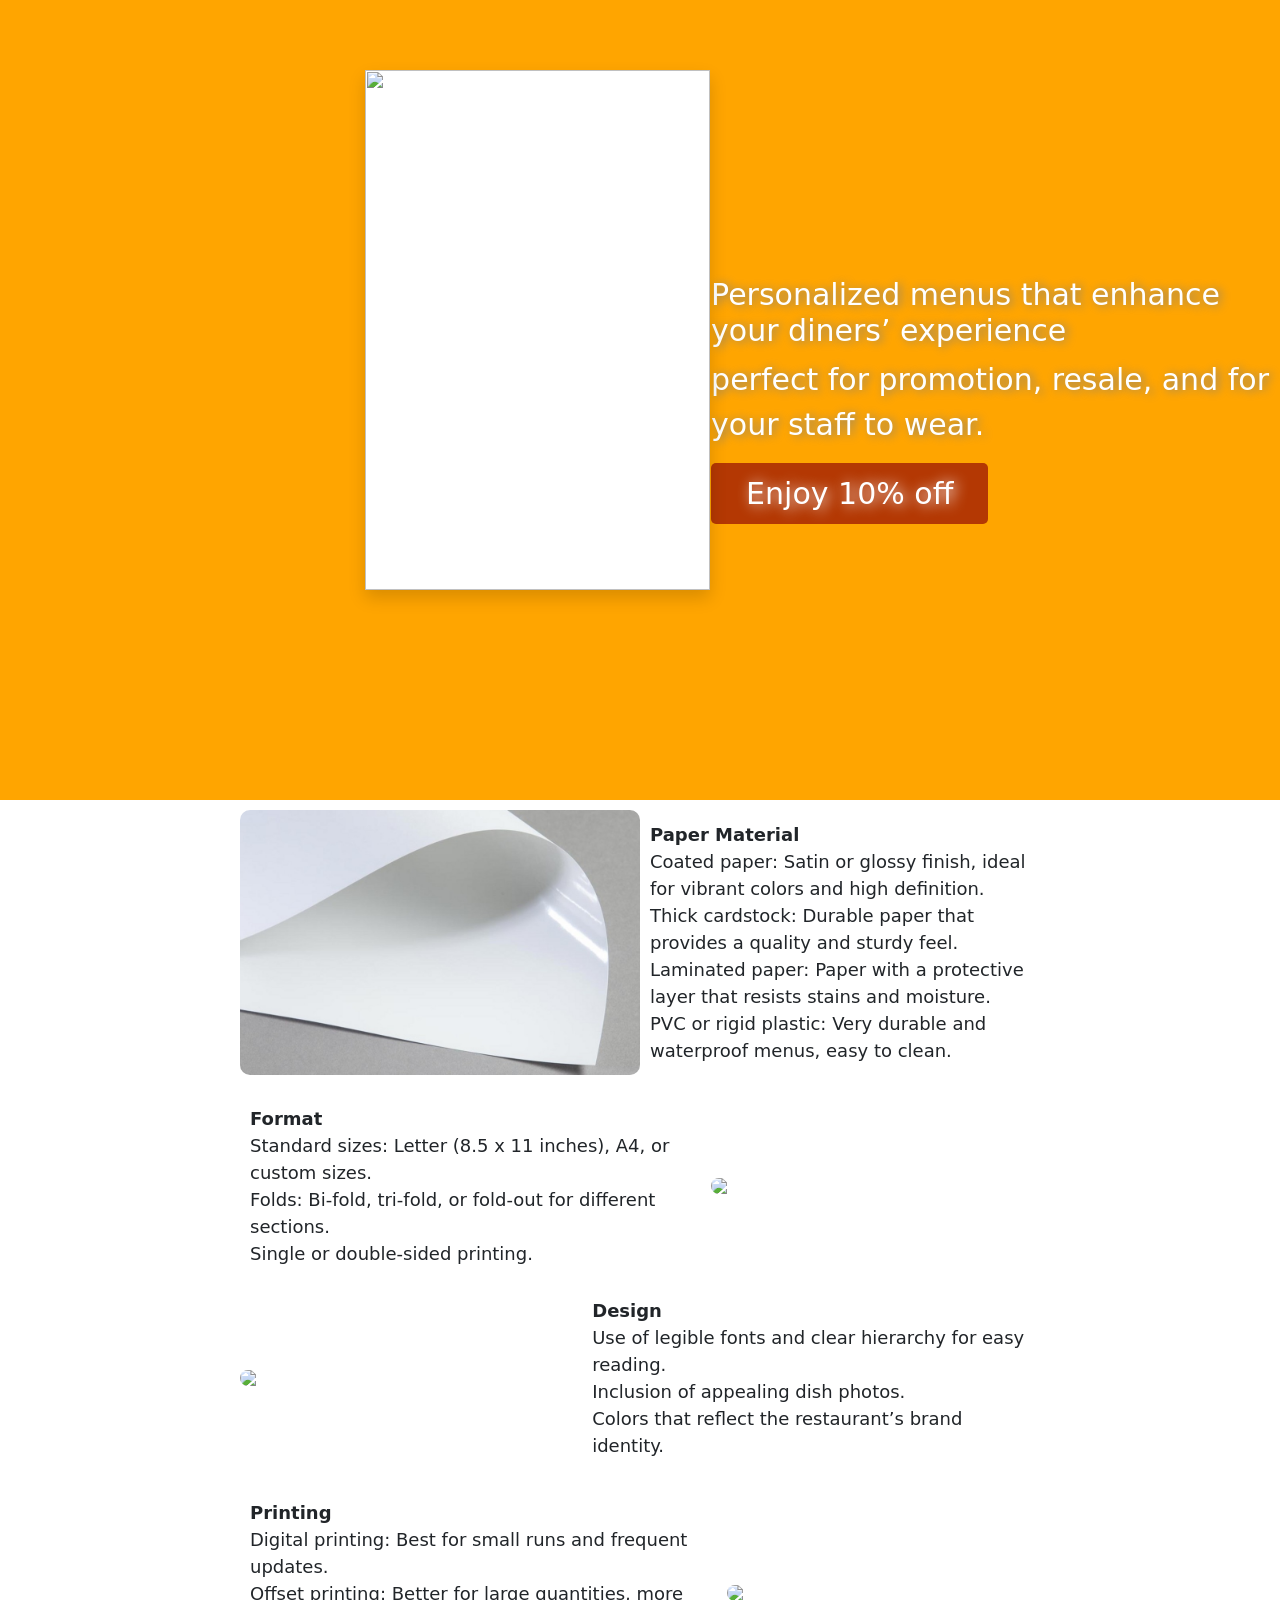
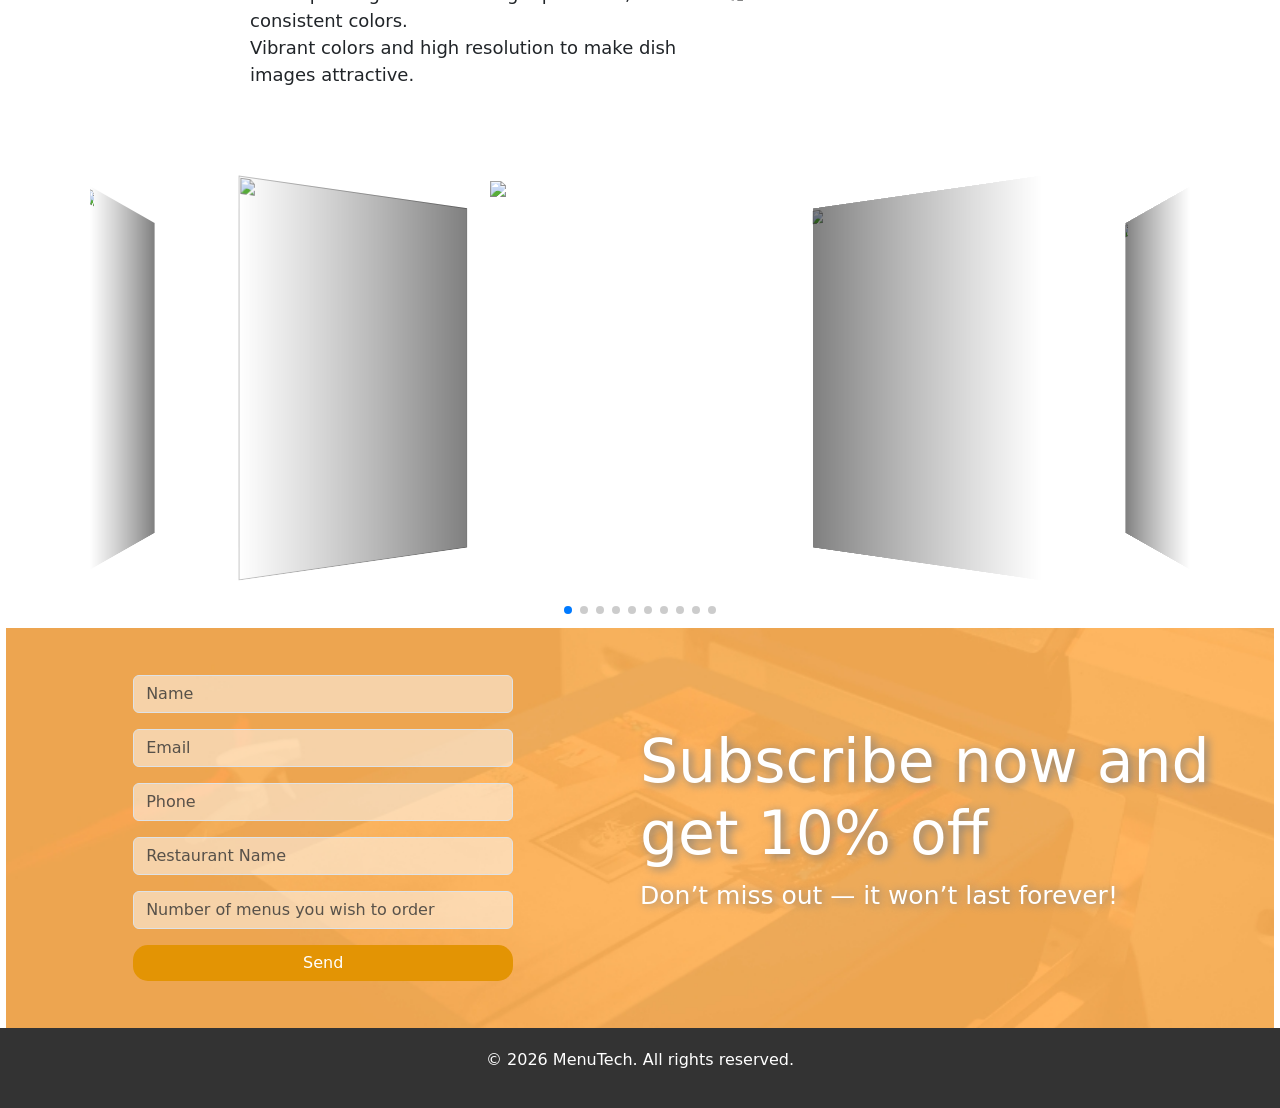
==== docs/menus/index.html @ d84f674a "Update index.html" ====
<!DOCTYPE html>
<html data-bs-theme="light" lang="en">

<head>
    <meta charset="utf-8">
    <meta name="viewport" content="width=device-width, initial-scale=1.0, shrink-to-fit=no">
    <title>Menus</title>
    <link rel="stylesheet" href="https://cdn.jsdelivr.net/npm/bootstrap@5.3.3/dist/css/bootstrap.min.css">
     <link rel="stylesheet" href="https://unpkg.com/swiper/swiper-bundle.min.css">
    <link rel="stylesheet" href="./assets/css/flip.css">
    <link rel="stylesheet" href="./assets/css/Lightbox-Gallery-baguetteBox.min.css">
    <link rel="stylesheet" href="./assets/css/styles.css">
    <link rel="stylesheet" href="./assets/css/swiper.css">
</head>

<body>
<script>
  // Bloquear clic derecho silenciosamente
  document.addEventListener('contextmenu', function(e) {
    e.preventDefault();
  });

  // Bloquear combinaciones de teclas para inspeccionar
  document.addEventListener('keydown', function(e) {
    // F12
    if (e.key === 'F12') e.preventDefault();
    // Ctrl + Shift + I / C / J
    if (e.ctrlKey && e.shiftKey && ['i','c','j'].includes(e.key.toLowerCase())) e.preventDefault();
    // Ctrl + U (Ver código fuente)
    if (e.ctrlKey && e.key.toLowerCase() === 'u') e.preventDefault();
  });
</script>
    <div id="modelo3d"><div class="menu1">
<div class="flipbook-viewport">
        <div class="container">
          <div class="flipbook">
            <img src="https://vikingantonio.github.io/bddCards/assets/img/a1.png"/>
            <img src="https://vikingantonio.github.io/bddCards/assets/img/a2.png"/>
            <img src="https://vikingantonio.github.io/bddCards/assets/img/a3.png"/>
            <img src="https://vikingantonio.github.io/bddCards/assets/img/a4.png"/>
            <img src="https://vikingantonio.github.io/bddCards/assets/img/a5.png"/>
            <img src="https://vikingantonio.github.io/bddCards/assets/img/a6.png"/>
            <img src="https://vikingantonio.github.io/bddCards/assets/img/a7.png"/>
            <img src="https://vikingantonio.github.io/bddCards/assets/img/a8.png"/>
          </div>
        </div>
      </div>
<script src="./assets/js/jquery.js"></script>
  <script src="./assets/js/turn.js"></script>

  <script>
    $(".flipbook").turn();
  </script>
</div>
        <div class="dbanner">
            <h1>Personalized menus that enhance your diners’ experience</h1>
            <p>perfect for promotion, resale, and for your staff to wear.</p><a class="btn" role="button" href="https://menutech.biz/menus/index.html#textform">Enjoy 10% off</a>
        </div>
    </div>
   <div id="columnas" class="columnas">
        <div class="columna"><img src="./assets/img/papel.jpg"><p><strong>Paper Material</strong><br />Coated paper: Satin or glossy finish, ideal for vibrant colors and high definition.<br/>

Thick cardstock: Durable paper that provides a quality and sturdy feel.<br/>

Laminated paper: Paper with a protective layer that resists stains and moisture.<br/>

PVC or rigid plastic: Very durable and waterproof menus, easy to clean.</p></div>
        <div class="columna2"><img src="https://menutech.services/assets/img/me5.jpg"><p><strong>Format</strong><br/>
Standard sizes: Letter (8.5 x 11 inches), A4, or custom sizes.<br/>

Folds: Bi-fold, tri-fold, or fold-out for different sections.<br/>

Single or double-sided printing.</p></div>
        <div class="columna"><img src="https://menutechdeveloper.github.io/bddImg/assets/img/design.jpg"><p><strong>Design</strong><br/>
Use of legible fonts and clear hierarchy for easy reading.<br/>

Inclusion of appealing dish photos.<br/>

Colors that reflect the restaurant’s brand identity.</p></div>
        <div class="columna2"><img src="https://menutechdeveloper.github.io/bddImg/assets/img/espiral.jpg"><p><strong>Printing</strong><br/>
Digital printing: Best for small runs and frequent updates.<br/>

Offset printing: Better for large quantities, more consistent colors.<br/>

Vibrant colors and high resolution to make dish images attractive.</p></div>
    </div>


    <div class="menus">
  <div class="swiper-container">
    <div class="swiper-wrapper">
      <div class="swiper-slide"><img class="imagen" src="https://vikingantonio.github.io/cabanamenu/assets/img/CABA%C3%91A%2001_P%C3%A1gina_1.jpg" data-url="https://vikingantonio.github.io/cabanamenu/"/></div>
      <div class="swiper-slide"><img class="imagen" src="https://vikingantonio.github.io/cabanamenu/assets/img/Menu El Pueblo Mex Rest_Página_1.jpg" data-url="https://vikingantonio.github.io/cabanamenu/elpueblo"/></div>
      <div class="swiper-slide"><img class="imagen" src="https://vikingantonio.github.io/cabanamenu/assets/img/Menu fisico Arandas 3 mexicans_Página_1.jpg" data-url="https://vikingantonio.github.io/cabanamenu/arandas"/></div>
      <div class="swiper-slide"><img class="imagen" src="https://vikingantonio.github.io/bddCards/assets/img/a1.png" data-url="https://vikingantonio.github.io/cabanamenu/angels"/></div>
      <div class="swiper-slide"><img class="imagen" src="https://vikingantonio.github.io/cabanamenu/assets/img/Menu%20El%20Huateco%20Authentic%20Nuevo%202_P%C3%A1gina_1.jpg" style="height: 400px;" data-url="https://vikingantonio.github.io/cabanamenu/huasteco"/></div>
      <div class="swiper-slide"><img class="imagen" src="https://vikingantonio.github.io/cabanamenu/assets/img/1.jpg" style="height: 400px;" data-url="https://vikingantonio.github.io/cabanamenu/eltrioloco"/></div>
      <div class="swiper-slide"><img class="imagen" src="https://vikingantonio.github.io/cabanamenu/assets/img/44915 Don pablo menu 8.5 x 14_Página_1.jpg" style="height: 400px;" data-url="https://vikingantonio.github.io/cabanamenu/pablo"/></div>
      <div class="swiper-slide"><img class="imagen" src="https://vikingantonio.github.io/cabanamenu/assets/img/Menu Las Quesadillas del Tio_Página_1.jpg" style="height: 400px;" data-url="https://vikingantonio.github.io/cabanamenu/quesadillas"/></div>
      <div class="swiper-slide"><img class="imagen" src="https://vikingantonio.github.io/cabanamenu/assets/img/Menu_LittleMexico_Página_1.jpg" data-url="https://vikingantonio.github.io/cabanamenu/littlemexico"/></div>
      <div class="swiper-slide"><img class="imagen" src="https://vikingantonio.github.io/cabanamenu/assets/img/RIVERA MENU_Página_1.jpg" style="height: 400px;" data-url="https://vikingantonio.github.io/cabanamenu/rivera"/></div>
    </div>
    <div class="swiper-pagination"></div>
  </div>
</div>

<!-- Popup con iframe -->
<div id="popup" class="popup">
  <div class="popup-content">
    <span class="close">&times;</span>
    <iframe id="popupFrame" src="" frameborder="0"></iframe>
  </div>
</div>



    <div id="formulario" class="formulario">
        <div id="miform">
            <form data-bss-recipient="0769ed07de9623dd212a615bc33516e5">
                <!-- Start: Success Example -->
                <div class="mb-3"><input class="form-control" type="text" id="name-2" name="Name" placeholder="Name" style="background: rgba(255,255,255,0.5);"></div><!-- End: Success Example -->
                <!-- Start: Success Example -->
                <div class="mb-3"><input class="form-control" type="text" id="email" name="email" placeholder="Email" style="background: rgba(255,255,255,0.5);"></div><!-- End: Success Example -->
                <!-- Start: Success Example -->
                <div class="mb-3"><input class="form-control" type="text" id="phone" name="phone" placeholder="Phone" style="background: rgba(255,255,255,0.5);"></div><!-- End: Success Example -->
                 <!-- Start: Success Example -->
                <div class="mb-3"><input class="form-control" type="text" id="Restaurant" name="Restaurant" placeholder="Restaurant Name" style="background: rgba(255,255,255,0.5);"></div><!-- End: Success Example -->
                <!-- Start: Success Example -->
                <div class="mb-3"><input class="form-control" type="text" id="shirts" name="shirts" placeholder="Number of menus you wish to order" style="background: rgba(255,255,255,0.5);"></div><!-- End: Success Example -->
                <!-- Start: Success Example --><div class="mb-3"><input id="phone-1" class="form-control" type="hidden" name="Menus" value="10% off" style="background: rgba(255,255,255,0.5);" /></div><!-- End: Success Example -->
                <div><button class="btn d-block w-100" type="submit">Send </button></div>
            </form>
        </div>
        <div id="textform">
            <h1>Subscribe now and get 10% off</h1>
            <p>Don’t miss out — it won’t last forever!</p>
        </div>
    </div>

<!-- Footer -->
<footer style="background-color:#333; color:#fff; text-align:center; padding:20px 0;">
    <p>&copy; <span id="year"></span> MenuTech. All rights reserved.</p>
</footer>

<!-- Script for automatic year -->
<script>
    const yearSpan = document.getElementById('year');
    const currentYear = new Date().getFullYear();
    yearSpan.textContent = currentYear;
</script>


<!--<h2 class="featured-title">Featured Promotions</h2>
<div class="custom-gallery">
  <a href="https://menutechdeveloper.github.io/lpmenus/" class="img-container" data-set="1">
    <img src="./assets/img/i7.webp" alt="">
  </a>
  <a href="https://link2.com" class="img-container" data-set="2">
    <img src="img/imagen2.jpg" alt="">
  </a>
  <a href="https://link3.com" class="img-container" data-set="3">
    <img src="img/imagen3.jpg" alt="">
  </a>
</div>-->
    <script src="./assets/js/muestra.js"></script>
    <script src="https://cdn.jsdelivr.net/npm/bootstrap@5.3.3/dist/js/bootstrap.bundle.min.js"></script>
    <script src="./assets/js/smart-forms.min.js"></script>
    <script src="./assets/js/jquery.js"></script>
     <script src="https://unpkg.com/swiper/swiper-bundle.min.js"></script>
    <script src="./assets/js/turn.js"></script>
    <script src="https://unpkg.com/@google/model-viewer/dist/model-viewer-legacy.js"></script>
    <script src="https://unpkg.com/@google/model-viewer/dist/model-viewer.min.js" type="module"></script>
    <script src="./assets/js/Lightbox-Gallery-baguetteBox.min.js"></script>
    <script src="./assets/js/Lightbox-Gallery.js"></script>
    <script src="./assets/js/scroll.js"></script>
    <script src="./assets/js/untitled.js"></script>
    <script src="./assets/js/zswiper.js"></script>




</body>

</html>
---- docs/menus/assets/css/flip.css ----
.flipbook-viewport {
  overflow: hidden;
  width: 100%;
  height: 100%;
}

@media (max-width: 992px) {
  .flipbook-viewport {
    width: 90%;
    height: 90%;
  }
}
.flipbook-viewport .container {
  position: absolute;
  padding: 20px;
  /*top: 0;*/
  /*left: 0;*/
  margin: auto;
  text-align: center;
}

/* ===== Tamaño base (Full HD ~1920x1080) ===== */
.flipbook-viewport .flipbook {
  width: 922px;
  height: 700px;
}

/* ===== Pantallas Ultra Grandes (2560px o más) ===== */
@media (min-width: 2560px) {
  .flipbook-viewport .flipbook {
    width: 1400px;
    height: 1050px;
  }
}

/* ===== Pantallas Grandes (1921px a 2559px) ===== */
@media (max-width: 2559px) and (min-width: 1921px) {
  .flipbook-viewport .flipbook {
    width: 1200px;
    height: 900px;
  }
}

/* ===== HD+ (1440px a 1920px) ===== */
@media (max-width: 1920px) and (min-width: 1367px) {
  .flipbook-viewport .flipbook {
    width: 1000px;
    height: 760px;
  }
}

/* ===== Laptops comunes (1366px a 993px) ===== */
@media (max-width: 1366px) and (min-width: 993px) {
  .flipbook-viewport .flipbook {
    width: 690px;
    height: 520px;
  }
}

/* ===== Tablets (992px a 768px) ===== */
@media (max-width: 992px) and (min-width: 768px) {
  .flipbook-viewport .flipbook {
    width: 90%;
    height: 450px;
  }
}

/* ===== Móviles grandes (767px a 576px) ===== */
@media (max-width: 767px) and (min-width: 576px) {
  .flipbook-viewport .flipbook {
    width: 100%;
    height: 380px;
  }
}

/* ===== Móviles pequeños (<576px) ===== */
@media (max-width: 575px) {
  .flipbook-viewport .flipbook {
    width: 100%;
    height: 300px;
  }
}


@media (max-width: 992px) {
  .flipbook-viewport .flipbook2 {
    width: 100%;
    height: 350px;
  }
}

@media (max-width: 992px) {
  .flipbook-viewport .flipbook3 {
    width: 100%;
    height: 350px;
  }
}

@media (max-width: 992px) {
  .flipbook-viewport .flipbook4 {
    width: 100%;
    height: 350px;
  }
}

.flipbook-viewport .page {
  width: 461px;
  height: 800px;
  background-color: white;
  background-repeat: no-repeat;
  background-size: 100% 100%;
}

@media (max-width: 992px) {
  .flipbook-viewport .page {
    height: 400px;
  }
}

.flipbook .page {
  -webkit-box-shadow: 0 0 20px rgba(0, 0, 0, 0.2);
  -moz-box-shadow: 0 0 20px rgba(0, 0, 0, 0.2);
  -ms-box-shadow: 0 0 20px rgba(0, 0, 0, 0.2);
  -o-box-shadow: 0 0 20px rgba(0, 0, 0, 0.2);
  box-shadow: 0 0 20px rgba(0, 0, 0, 0.2);
}

.flipbook2 .page {
  -webkit-box-shadow: 0 0 20px rgba(0, 0, 0, 0.2);
  -moz-box-shadow: 0 0 20px rgba(0, 0, 0, 0.2);
  -ms-box-shadow: 0 0 20px rgba(0, 0, 0, 0.2);
  -o-box-shadow: 0 0 20px rgba(0, 0, 0, 0.2);
  box-shadow: 0 0 20px rgba(0, 0, 0, 0.2);
}

.flipbook3 .page {
  -webkit-box-shadow: 0 0 20px rgba(0, 0, 0, 0.2);
  -moz-box-shadow: 0 0 20px rgba(0, 0, 0, 0.2);
  -ms-box-shadow: 0 0 20px rgba(0, 0, 0, 0.2);
  -o-box-shadow: 0 0 20px rgba(0, 0, 0, 0.2);
  box-shadow: 0 0 20px rgba(0, 0, 0, 0.2);
}

.flipbook4 .page {
  -webkit-box-shadow: 0 0 20px rgba(0, 0, 0, 0.2);
  -moz-box-shadow: 0 0 20px rgba(0, 0, 0, 0.2);
  -ms-box-shadow: 0 0 20px rgba(0, 0, 0, 0.2);
  -o-box-shadow: 0 0 20px rgba(0, 0, 0, 0.2);
  box-shadow: 0 0 20px rgba(0, 0, 0, 0.2);
}

.flipbook-viewport .page img {
  -webkit-touch-callout: none;
  -webkit-user-select: none;
  -khtml-user-select: none;
  -moz-user-select: none;
  -ms-user-select: none;
  user-select: none;
  margin: 0;
}

.flipbook-viewport .shadow {
  -webkit-transition: -webkit-box-shadow 0.5s;
  -moz-transition: -moz-box-shadow 0.5s;
  -o-transition: -webkit-box-shadow 0.5s;
  -ms-transition: -ms-box-shadow 0.5s;
  -webkit-box-shadow: 0 0 20px #ccc;
  -moz-box-shadow: 0 0 20px #ccc;
  -o-box-shadow: 0 0 20px #ccc;
  -ms-box-shadow: 0 0 20px #ccc;
  box-shadow: 0 0 20px #ccc;
}

.flipbook img {
  width: 100%;
}

.flipbook {
  margin-top: 50px;
}

@media (max-width: 992px) {
  .flipbook {
    margin-top: 10px;
  }
}

.flipbook2 img {
  width: 100%;
}

.flipbook2 {
  margin-top: 50px;
}

@media (max-width: 992px) {
  .flipbook2 {
    margin-top: 10px;
  }
}

.flipbook3 img {
  width: 100%;
}

.flipbook3 {
  margin-top: 50px;
}

@media (max-width: 992px) {
  .flipbook3 {
    margin-top: 10px;
  }
}

.flipbook4 img {
  width: 100%;
}

.flipbook4 {
  margin-top: 50px;
}

@media (max-width: 992px) {
  .flipbook4 {
    margin-top: 10px;
  }
}

.menu1 {
  position: relative;
  width: 100%;
  height: 800px;
}

@media (max-width: 992px) {
  .menu1 {
    height: 400px;
  }
}

.misMenus {
  display: flex;
  flex-direction: row;
}

@media (max-width: 992px) {
  .misMenus {
    flex-direction: column;
  }
}

.menu1 .mk {
  text-align: center;
  margin: auto;
  display: flex;
  justify-content: flex-start;
  align-items: center;
}

.menu1 .flipbook-viewport {
  width: 50%;
}

@media (max-width: 992px) {
  .menu .flipbook-viewport {
    margin-bottom: 0;
  }
}

.menu1 .mk img {
  width: 100%;
}
---- docs/menus/assets/css/styles.css ----
body {
  overflow-x: hidden;
}

model-viewer {
  width: 40%;
  height: 500px;
  margin: auto;
}

@media (max-width: 992px) {
  model-viewer {
    width: 75%;
    height: 900px;
    order: 1;
  }
}

.portada {
  width: 100%;
}

.portada img {
  width: 100%;
}

#modelo3d {
  width: 100%;
  height: 800px;
  display: flex;
  justify-content: space-evenly;
  align-items: center;
  flex-direction: row;
  margin: auto;
  background: #ffa500;
  position: relative;
}

#modelo3d .flipbook-viewport {
  width: 50%;
}

@media (max-width: 992px) {
  #modelo3d {
    flex-direction: column;
  }
}

.dbanner {
  width: 80%;
}

.dbanner h1 {
  text-shadow: 3px 1px 10px gray;
  color: white;
  font-size: 80px;
}

.dbanner p {
  text-shadow: 3px 1px 10px gray;
  color: white;
  font-size: 30px;
}

.dbanner a {
  font-size: 30px;
  border: none;
  text-shadow: 3px 1px 14px white;
  color: white;
  background: #b43803;
  padding: 8px 35px;
  border-radius: 5px;
}

.dbanner a:hover {
  color: white;
  background: #a63404;
}

@media (max-width: 992px) {
  .dbanner {
    width: 100%;
    margin: auto;
    text-align: center;
  }
}

@media (max-width: 992px) {
  .dbanner h1 {
    font-size: 35px;
  }
}

@media (max-width: 992px) {
  .dbanner p {
    font-size: 18px;
    padding: 10px;
  }
}

@media (max-width: 1366px) {
  .dbanner h1 {
    font-size: 30px;
  }
}
.izq {
  text-align: left;
}

.izquierda {
  width: 25%;
  display: flex;
  justify-content: flex-end;
  flex-direction: column;
  align-items: flex-end;
}

@media (max-width: 992px) {
  .izquierda {
    width: 80%;
    justify-content: center;
    align-items: center;
    order: 2;
  }
}

.derecha {
  width: 25%;
  display: flex;
  flex-direction: column;
  justify-content: flex-start;
  align-items: flex-start;
}

@media (max-width: 992px) {
  .derecha {
    width: 80%;
    justify-content: center;
    align-items: center;
    margin-top: 10px;
    order: 3;
  }
}

.der {
  text-align: right;
}

.izq {
  background: orange;
  border-radius: 10px;
  padding: 10px;
  color: white;
}

.der {
  background: orange;
  border-radius: 10px;
  padding: 10px;
  color: white;
}

.texto-observable {
  width: 90%;
  background: orange;
  border-radius: 10px;
  padding: 8px;
  text-align: left;
  margin: 2px;
}

/* pa los dos */

.texto-observable {
  opacity: 0;
  transition: opacity 0.5s ease, transform 0.5s ease;
  text-align: left;
  color: white;
}

/* Entrada desde la izquierda */

.fade-left {
  transform: translateX(-50px);
}

.texto-observable.active.fade-left {
  opacity: 1;
  transform: translateX(0);
}

/* Entrada desde la derecha */

.fade-right {
  transform: translateX(50px);
}

.texto-observable.active.fade-right {
  opacity: 1;
  transform: translateX(0);
}

/* Desaparece hacia donde vino */

.fade-out-left {
  opacity: 0;
  transform: translateX(-50px);
}

.fade-out-right {
  opacity: 0;
  transform: translateX(50px);
}

.fade-out-right {
  opacity: 0;
  transform: translateX(50px);
}

.fade-out-left {
  opacity: 0;
  transform: translateX(-50px);
}

#formulario {
  max-width: 99%;
  height: 400px;
  background: url("./pform.jpg");
  background-size: cover;
  background-repeat: no-repeat;
  background-position: center;
  display: flex;
  justify-content: space-evenly;
  align-items: center;
  flex-direction: row;
  margin: auto;
}

@media (max-width: 992px) {
  #formulario {
    flex-direction: column;
    padding: 10px;
    height: 480px;
  }
}

#miform {
  width: 50%;
  display: flex;
  justify-content: center;
  align-items: center;
}

#miform button {
  background: #e39404;
  color: white;
  border: none;
  border-radius: 15px;
}

#miform button:hover {
  background: #cc8606;
}

@media (max-width: 992px) {
  #miform {
    order: 2;
    width: 100%;
  }
}

#miform form {
  width: 60%;
}

#textform {
  width: 50%;
  color: white;
}

@media (max-width: 992px) {
  #textform {
    width: 90%;
    text-align: center;
  }
}

#textform h1 {
  text-shadow: 3px 2px 10px gray;
  font-size: 60px;
}

@media (max-width: 992px) {
  #textform h1 {
    font-size: 35px;
  }
}

#textform p {
  font-size: 25px;
  text-shadow: 3px 1px 10px gray;
}

@media (max-width: 992px) {
  #textform p {
    font-size: 20px;
  }
}

.columnas {
  width: 100%;
  margin-bottom: 30px;
}

.columna {
  max-width: 800px;
  display: flex;
  justify-content: space-evenly;
  align-items: center;
  margin: auto;
  margin-top: 10px;
  margin-bottom: 20px;
}

@media (max-width: 992px) {
  .columna {
    flex-direction: column;
  }
}

.columna img {
  width: 50%;
  border-radius: 10px;
}

@media (max-width: 992px) {
  .columna img {
    width: 80%;
    order: 2;
  }
}

.columna p {
  margin: 10px;
  font-size: 18px;
}

.columna2 {
  max-width: 800px;
  display: flex;
  justify-content: space-evenly;
  align-items: center;
  margin: auto;
  margin-top: 10px;
}

@media (max-width: 992px) {
  .columna2 {
    flex-direction: column;
  }
}

.columna2 img {
  width: 50%;
  border-radius: 10px;
  order: 1;
}

@media (max-width: 992px) {
  .columna2 img {
    width: 80%;
    order: 1;
  }
}

.columna2 p {
  margin: 10px;
  font-size: 18px;
}

/* ocultar descripciones3d */

@media (max-width: 992px) {
  .izquierda {
    display: none;
  }
}

@media (max-width: 992px) {
  .derecha {
    display: none;
  }
}

/*columnas expositora*/
.custom-gallery {
  display: flex;
  gap: 15px;
  justify-content: center;
  flex-wrap: nowrap;
  overflow-x: auto;
  padding: 10px 0;
  margin-bottom: 30px;
}

.img-container {
  position: relative;
  width: 300px;
  aspect-ratio: 3 / 2;
  overflow: hidden;
  border-radius: 8px;
  flex: 0 0 auto;
}

.img-container img {
  position: absolute;
  width: 100%;
  height: 100%;
  object-fit: cover;
  top: 0;
  left: 0;
  transition: opacity 1s ease-in-out;
}

.img-container img.fade {
  opacity: 0;
}
@media (max-width: 768px) {
  .custom-gallery {
    flex-wrap: wrap;
    justify-content: center;
    overflow-x: hidden;
  }

  .img-container {
    width: calc(33.333% - 10px); /* 3 imágenes por fila ajustadas */
  }
}

/*Fin columnas expositora*/

/*titulo promocion columas*/
.featured-title {
  font-family: 'Segoe UI', Tahoma, Geneva, Verdana, sans-serif;
  font-weight: 900;
  font-size: 2.2rem;
  color: #ffda61;
  padding: 12px 20px;
  margin: 0 auto;
  white-space: nowrap;
  overflow: hidden;
  text-overflow: ellipsis;
  max-width: 100%;
  box-sizing: border-box;
  text-align: center;
  position: relative;
  /* Sombra para profundidad */
  text-shadow: 0 0 5px #ffffffb3, 0 0 10px rgba(255, 255, 255, 0.1);
}
/*fin titulo promocion columas*/
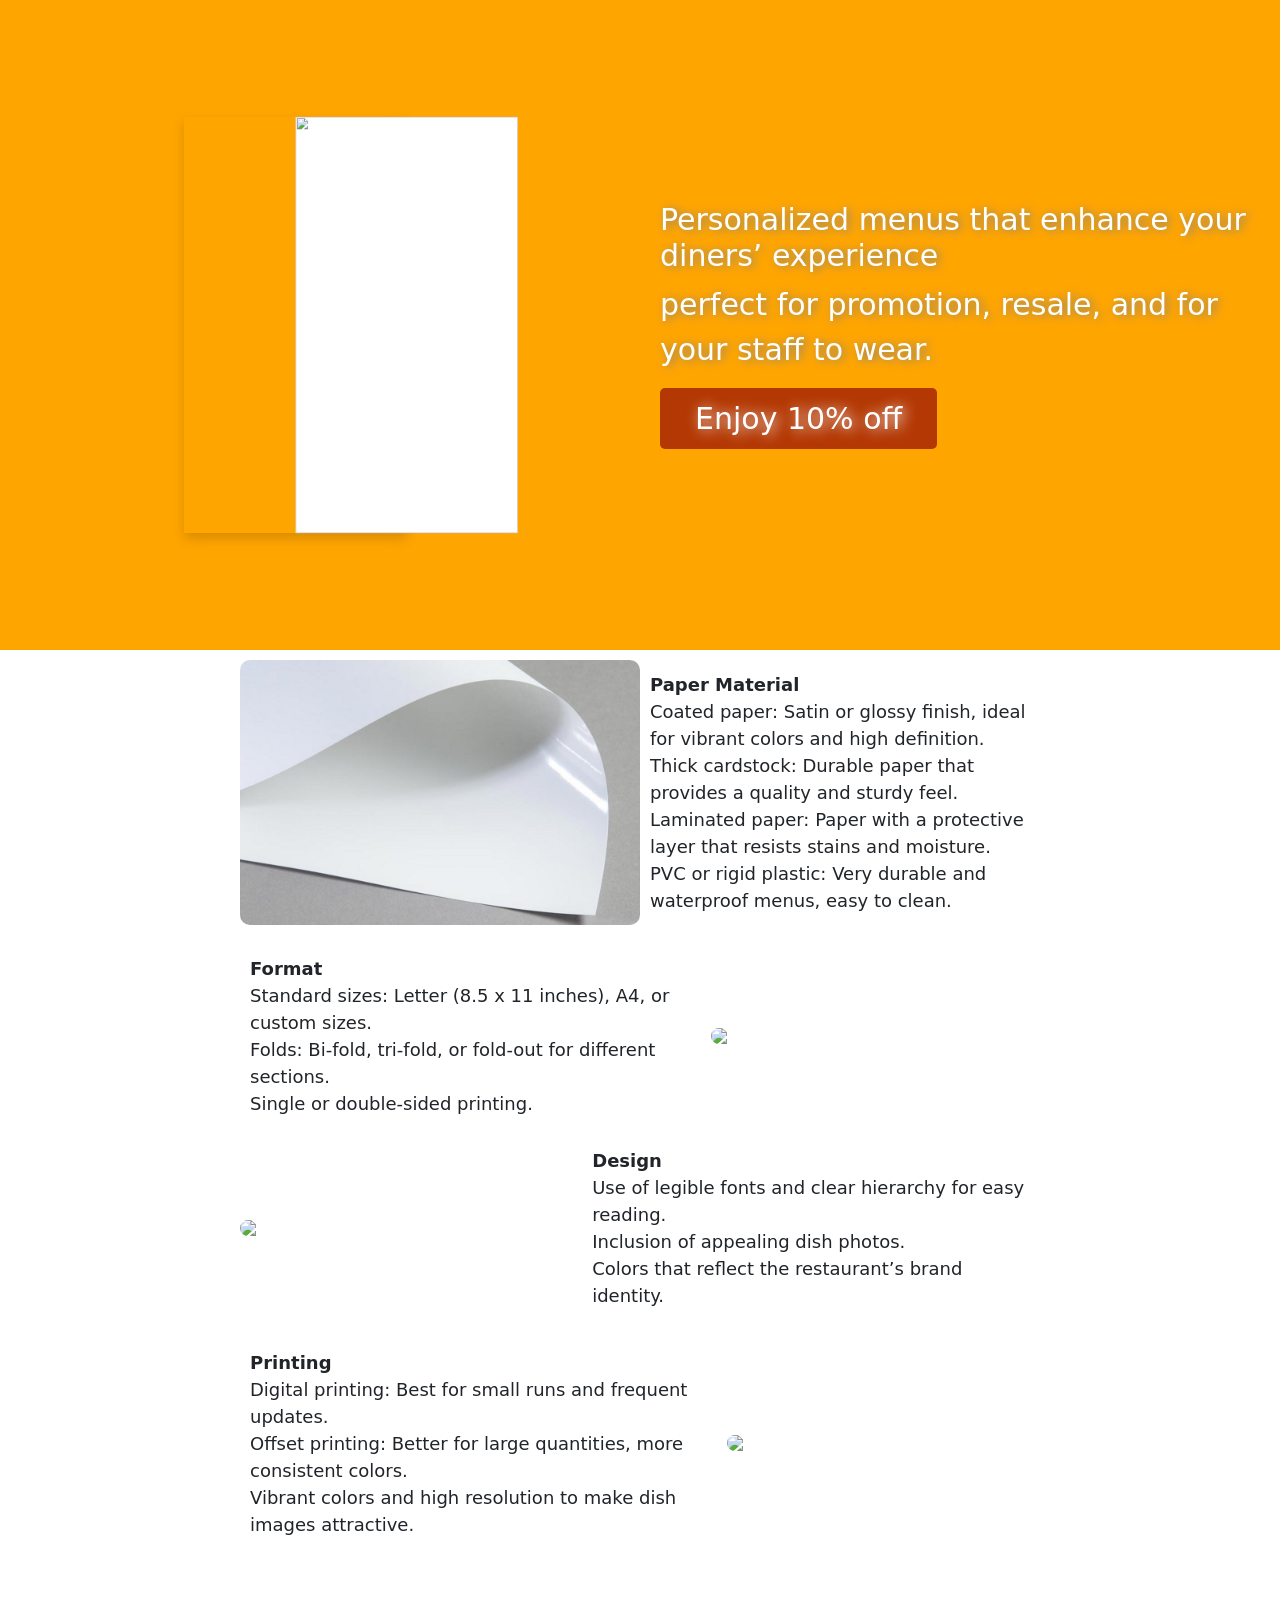
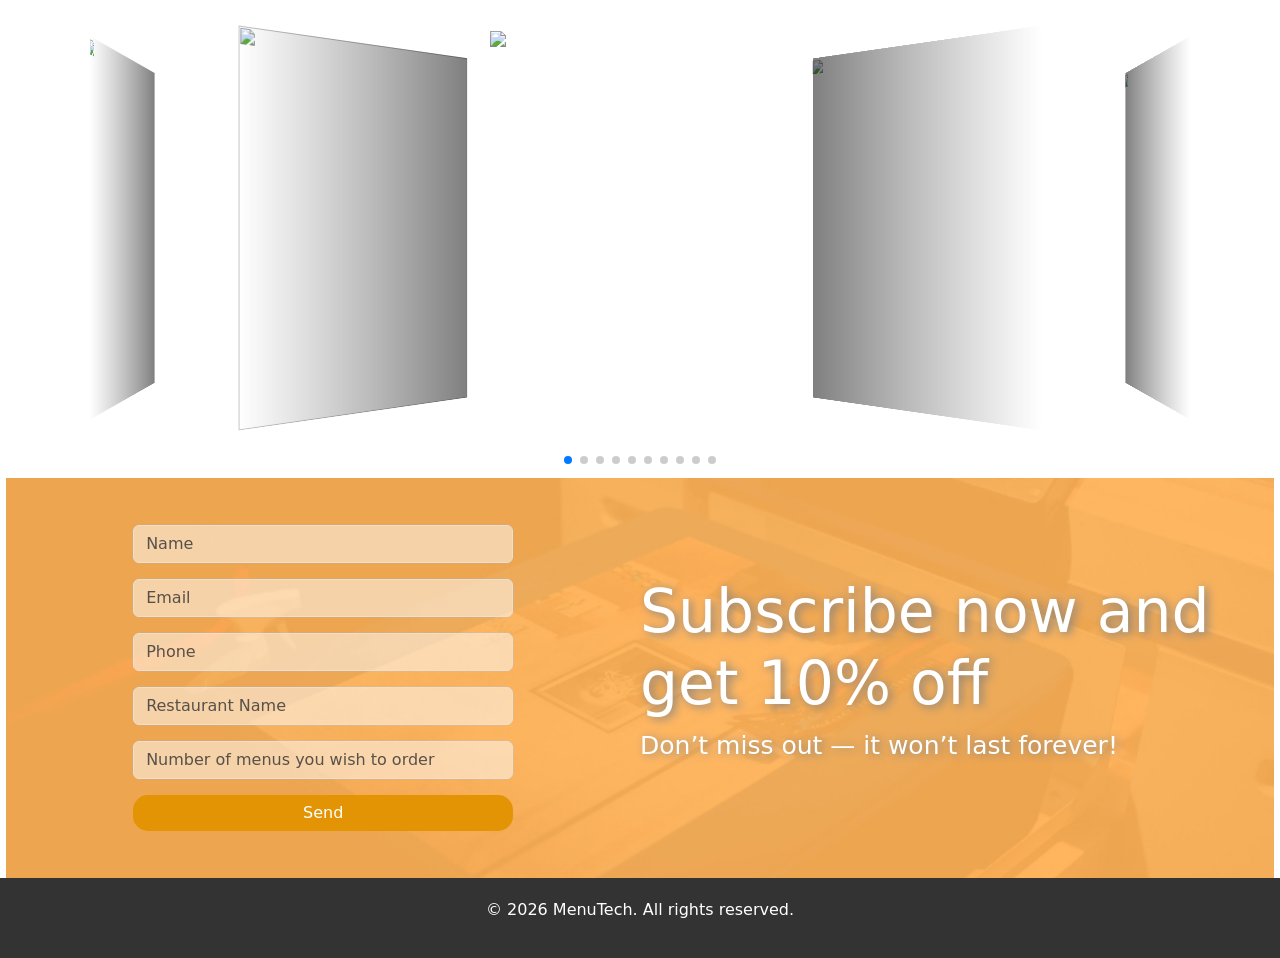
==== commit c776c3a6: "Fix flipbook menu responsive layout and scale wrapper in menus/index.html Co-authored-by: franciscoa" ====
--- a/docs/menus/index.html
+++ b/docs/menus/index.html
@@ -30,33 +30,85 @@
     if (e.ctrlKey && e.key.toLowerCase() === 'u') e.preventDefault();
   });
 </script>
-    <div id="modelo3d"><div class="menu1">
-<div class="flipbook-viewport">
-        <div class="container">
-          <div class="flipbook">
-            <img src="https://vikingantonio.github.io/bddCards/assets/img/a1.png"/>
-            <img src="https://vikingantonio.github.io/bddCards/assets/img/a2.png"/>
-            <img src="https://vikingantonio.github.io/bddCards/assets/img/a3.png"/>
-            <img src="https://vikingantonio.github.io/bddCards/assets/img/a4.png"/>
-            <img src="https://vikingantonio.github.io/bddCards/assets/img/a5.png"/>
-            <img src="https://vikingantonio.github.io/bddCards/assets/img/a6.png"/>
-            <img src="https://vikingantonio.github.io/bddCards/assets/img/a7.png"/>
-            <img src="https://vikingantonio.github.io/bddCards/assets/img/a8.png"/>
-          </div>
+<div id="modelo3d">
+    <div class="menu1">
+        <div class="flipbook-viewport">
+            <div class="container">
+                <div class="flipbook">
+                    <img src="https://vikingantonio.github.io/bddCards/assets/img/a1.png"/>
+                    <img src="https://vikingantonio.github.io/bddCards/assets/img/a2.png"/>
+                    <img src="https://vikingantonio.github.io/bddCards/assets/img/a3.png"/>
+                    <img src="https://vikingantonio.github.io/bddCards/assets/img/a4.png"/>
+                    <img src="https://vikingantonio.github.io/bddCards/assets/img/a5.png"/>
+                    <img src="https://vikingantonio.github.io/bddCards/assets/img/a6.png"/>
+                    <img src="https://vikingantonio.github.io/bddCards/assets/img/a7.png"/>
+                    <img src="https://vikingantonio.github.io/bddCards/assets/img/a8.png"/>
+                </div>
+            </div>
         </div>
-      </div>
-<script src="./assets/js/jquery.js"></script>
-  <script src="./assets/js/turn.js"></script>
-
-  <script>
-    $(".flipbook").turn();
-  </script>
+        <script src="./assets/js/jquery.js"></script>
+        <script src="./assets/js/turn.js"></script>
+
+        <script>
+            $(document).ready(function() {
+                var $flipbook = $(".flipbook");
+
+                // Initialize turn.js with fixed coordinates
+                $flipbook.turn({
+                    width: 922,
+                    height: 600,
+                    elevation: 50,
+                    gradients: true,
+                    autoCenter: true
+                });
+
+                function resizeFlipbook() {
+                    var containerWidth = $(".menu1").width();
+                    var containerHeight = $(".menu1").height();
+
+                    // Base dimensions used during turn.js initialization
+                    var baseWidth = 922;
+                    var baseHeight = 600;
+
+                    // Calculate scale to perfectly fit within parent container without overflow
+                    var scaleX = containerWidth / baseWidth;
+                    var scaleY = containerHeight / baseHeight;
+                    var scale = Math.min(scaleX, scaleY);
+
+                    // Restrict scale to a maximum of 1 to avoid pixelation
+                    if (scale > 1) {
+                        scale = 1;
+                    }
+
+                    // Apply the scale transformation smoothly to scale the entire turn.js structure
+                    $flipbook.css({
+                        "transform": "scale(" + scale + ")",
+                        "-webkit-transform": "scale(" + scale + ")",
+                        "-moz-transform": "scale(" + scale + ")",
+                        "-ms-transform": "scale(" + scale + ")",
+                        "-o-transform": "scale(" + scale + ")",
+                        "transform-origin": "center center",
+                        "-webkit-transform-origin": "center center",
+                        "-moz-transform-origin": "center center",
+                        "-ms-transform-origin": "center center",
+                        "-o-transform-origin": "center center"
+                    });
+                }
+
+                // Initial scale call and set handler on window resize
+                $(window).on('resize', resizeFlipbook);
+
+                // Extra trigger with timeout to make sure elements are fully loaded & measured
+                setTimeout(resizeFlipbook, 200);
+                setTimeout(resizeFlipbook, 1000);
+            });
+        </script>
+    </div>
+    <div class="dbanner">
+        <h1>Personalized menus that enhance your diners’ experience</h1>
+        <p>perfect for promotion, resale, and for your staff to wear.</p><a class="btn" role="button" href="https://menutech.biz/menus/index.html#textform">Enjoy 10% off</a>
+    </div>
 </div>
-        <div class="dbanner">
-            <h1>Personalized menus that enhance your diners’ experience</h1>
-            <p>perfect for promotion, resale, and for your staff to wear.</p><a class="btn" role="button" href="https://menutech.biz/menus/index.html#textform">Enjoy 10% off</a>
-        </div>
-    </div>
    <div id="columnas" class="columnas">
         <div class="columna"><img src="./assets/img/papel.jpg"><p><strong>Paper Material</strong><br />Coated paper: Satin or glossy finish, ideal for vibrant colors and high definition.<br/>
 
--- a/docs/menus/assets/css/flip.css
+++ b/docs/menus/assets/css/flip.css
@@ -2,119 +2,35 @@
   overflow: hidden;
   width: 100%;
   height: 100%;
+  display: flex;
+  justify-content: center;
+  align-items: center;
 }
 
-@media (max-width: 992px) {
-  .flipbook-viewport {
-    width: 90%;
-    height: 90%;
-  }
-}
 .flipbook-viewport .container {
-  position: absolute;
-  padding: 20px;
-  /*top: 0;*/
-  /*left: 0;*/
-  margin: auto;
-  text-align: center;
+  display: flex;
+  justify-content: center;
+  align-items: center;
+  width: 100%;
+  max-width: 100%;
+  height: 100%;
+  padding: 0;
+  margin: 0;
+  position: relative;
 }
 
-/* ===== Tamaño base (Full HD ~1920x1080) ===== */
+/* ===== Tamaño base original (Usado por turn.js para la proporción interna) ===== */
 .flipbook-viewport .flipbook {
   width: 922px;
-  height: 700px;
-}
-
-/* ===== Pantallas Ultra Grandes (2560px o más) ===== */
-@media (min-width: 2560px) {
-  .flipbook-viewport .flipbook {
-    width: 1400px;
-    height: 1050px;
-  }
-}
-
-/* ===== Pantallas Grandes (1921px a 2559px) ===== */
-@media (max-width: 2559px) and (min-width: 1921px) {
-  .flipbook-viewport .flipbook {
-    width: 1200px;
-    height: 900px;
-  }
-}
-
-/* ===== HD+ (1440px a 1920px) ===== */
-@media (max-width: 1920px) and (min-width: 1367px) {
-  .flipbook-viewport .flipbook {
-    width: 1000px;
-    height: 760px;
-  }
-}
-
-/* ===== Laptops comunes (1366px a 993px) ===== */
-@media (max-width: 1366px) and (min-width: 993px) {
-  .flipbook-viewport .flipbook {
-    width: 690px;
-    height: 520px;
-  }
-}
-
-/* ===== Tablets (992px a 768px) ===== */
-@media (max-width: 992px) and (min-width: 768px) {
-  .flipbook-viewport .flipbook {
-    width: 90%;
-    height: 450px;
-  }
-}
-
-/* ===== Móviles grandes (767px a 576px) ===== */
-@media (max-width: 767px) and (min-width: 576px) {
-  .flipbook-viewport .flipbook {
-    width: 100%;
-    height: 380px;
-  }
-}
-
-/* ===== Móviles pequeños (<576px) ===== */
-@media (max-width: 575px) {
-  .flipbook-viewport .flipbook {
-    width: 100%;
-    height: 300px;
-  }
-}
-
-
-@media (max-width: 992px) {
-  .flipbook-viewport .flipbook2 {
-    width: 100%;
-    height: 350px;
-  }
-}
-
-@media (max-width: 992px) {
-  .flipbook-viewport .flipbook3 {
-    width: 100%;
-    height: 350px;
-  }
-}
-
-@media (max-width: 992px) {
-  .flipbook-viewport .flipbook4 {
-    width: 100%;
-    height: 350px;
-  }
+  height: 600px;
+  margin: auto;
+  position: relative;
 }
 
 .flipbook-viewport .page {
-  width: 461px;
-  height: 800px;
   background-color: white;
   background-repeat: no-repeat;
   background-size: 100% 100%;
-}
-
-@media (max-width: 992px) {
-  .flipbook-viewport .page {
-    height: 400px;
-  }
 }
 
 .flipbook .page {
@@ -229,13 +145,18 @@
 
 .menu1 {
   position: relative;
-  width: 100%;
-  height: 800px;
+  width: 50%;
+  height: 100%;
+  display: flex;
+  justify-content: center;
+  align-items: center;
+  overflow: hidden;
 }
 
 @media (max-width: 992px) {
   .menu1 {
-    height: 400px;
+    width: 100%;
+    height: 350px;
   }
 }
 
@@ -259,7 +180,8 @@
 }
 
 .menu1 .flipbook-viewport {
-  width: 50%;
+  width: 100%;
+  height: 100%;
 }
 
 @media (max-width: 992px) {
--- a/docs/menus/assets/css/styles.css
+++ b/docs/menus/assets/css/styles.css
@@ -26,7 +26,7 @@
 
 #modelo3d {
   width: 100%;
-  height: 800px;
+  height: 650px;
   display: flex;
   justify-content: space-evenly;
   align-items: center;
@@ -34,20 +34,26 @@
   margin: auto;
   background: #ffa500;
   position: relative;
+  overflow: hidden;
 }
 
 #modelo3d .flipbook-viewport {
-  width: 50%;
+  width: 100%;
 }
 
 @media (max-width: 992px) {
   #modelo3d {
     flex-direction: column;
+    height: auto;
+    padding: 40px 15px;
+    gap: 30px;
   }
 }
 
 .dbanner {
-  width: 80%;
+  width: 50%;
+  padding: 20px;
+  box-sizing: border-box;
 }
 
 .dbanner h1 {
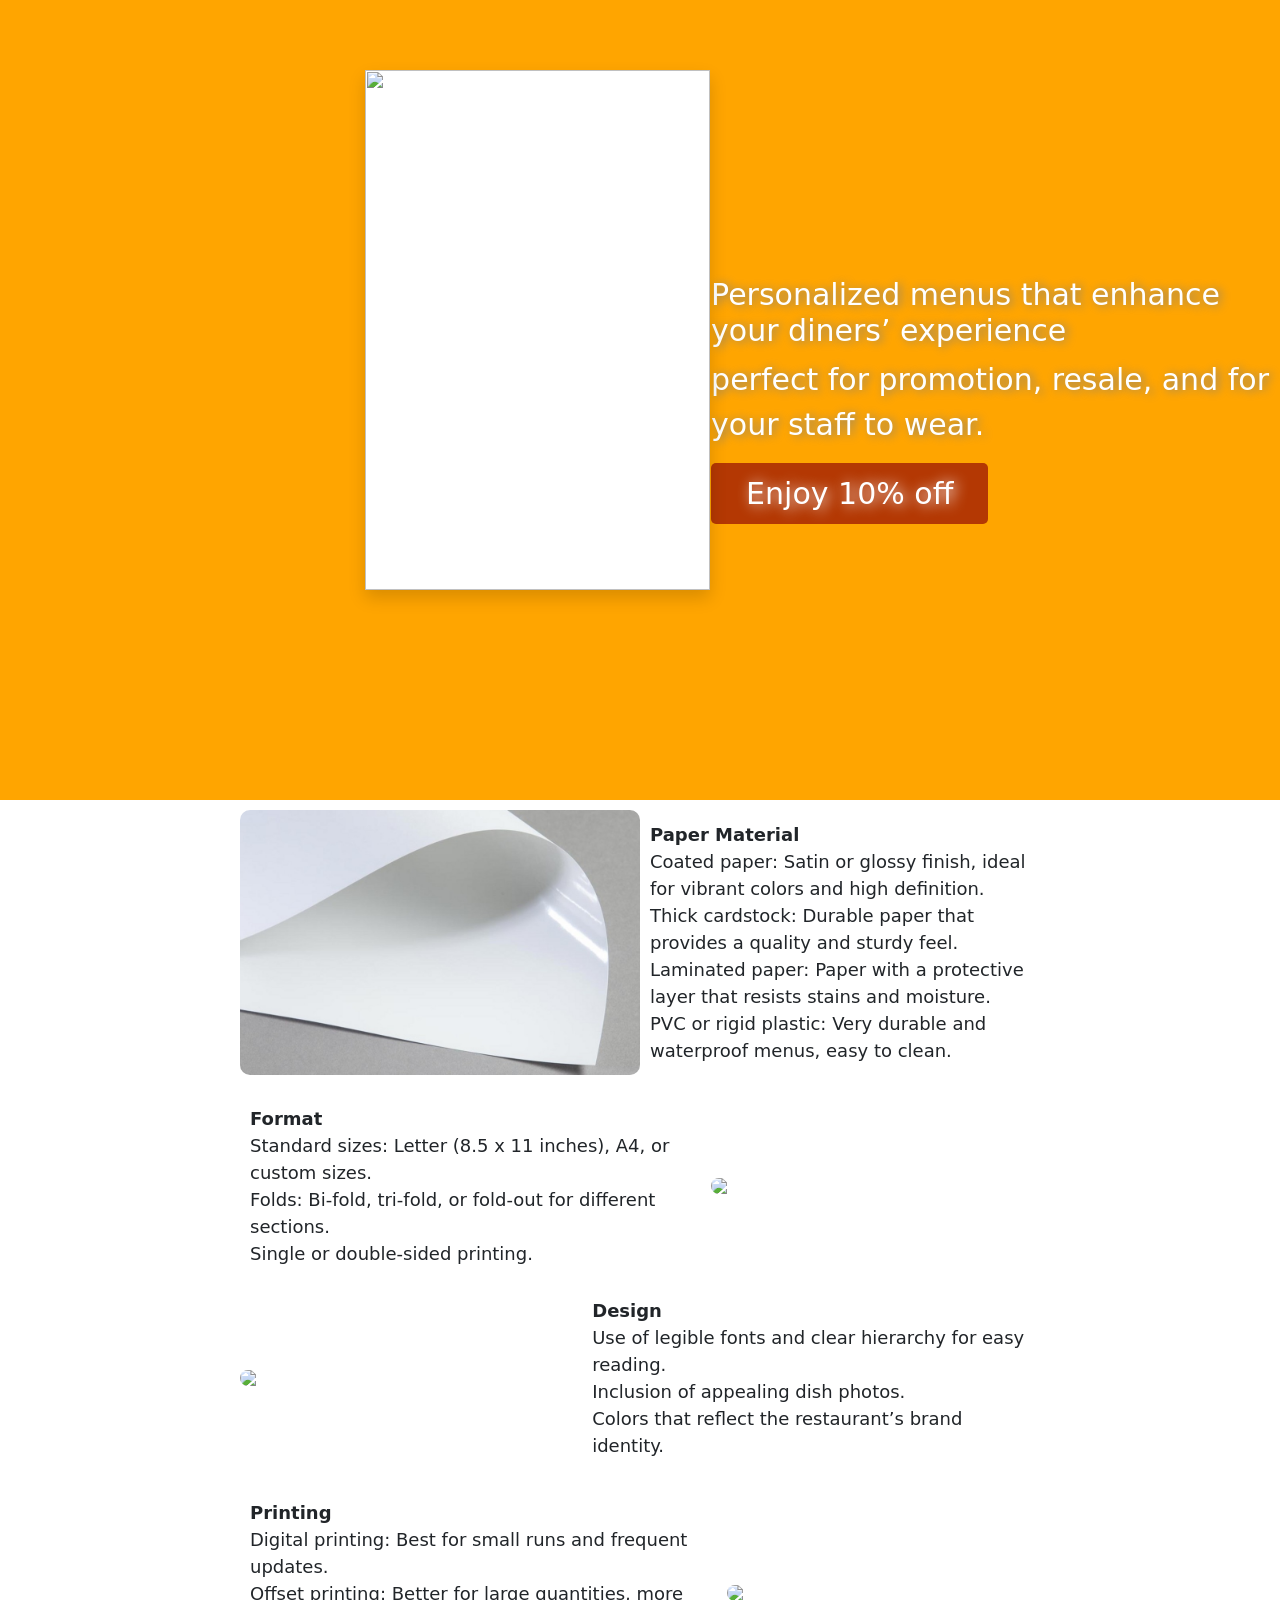
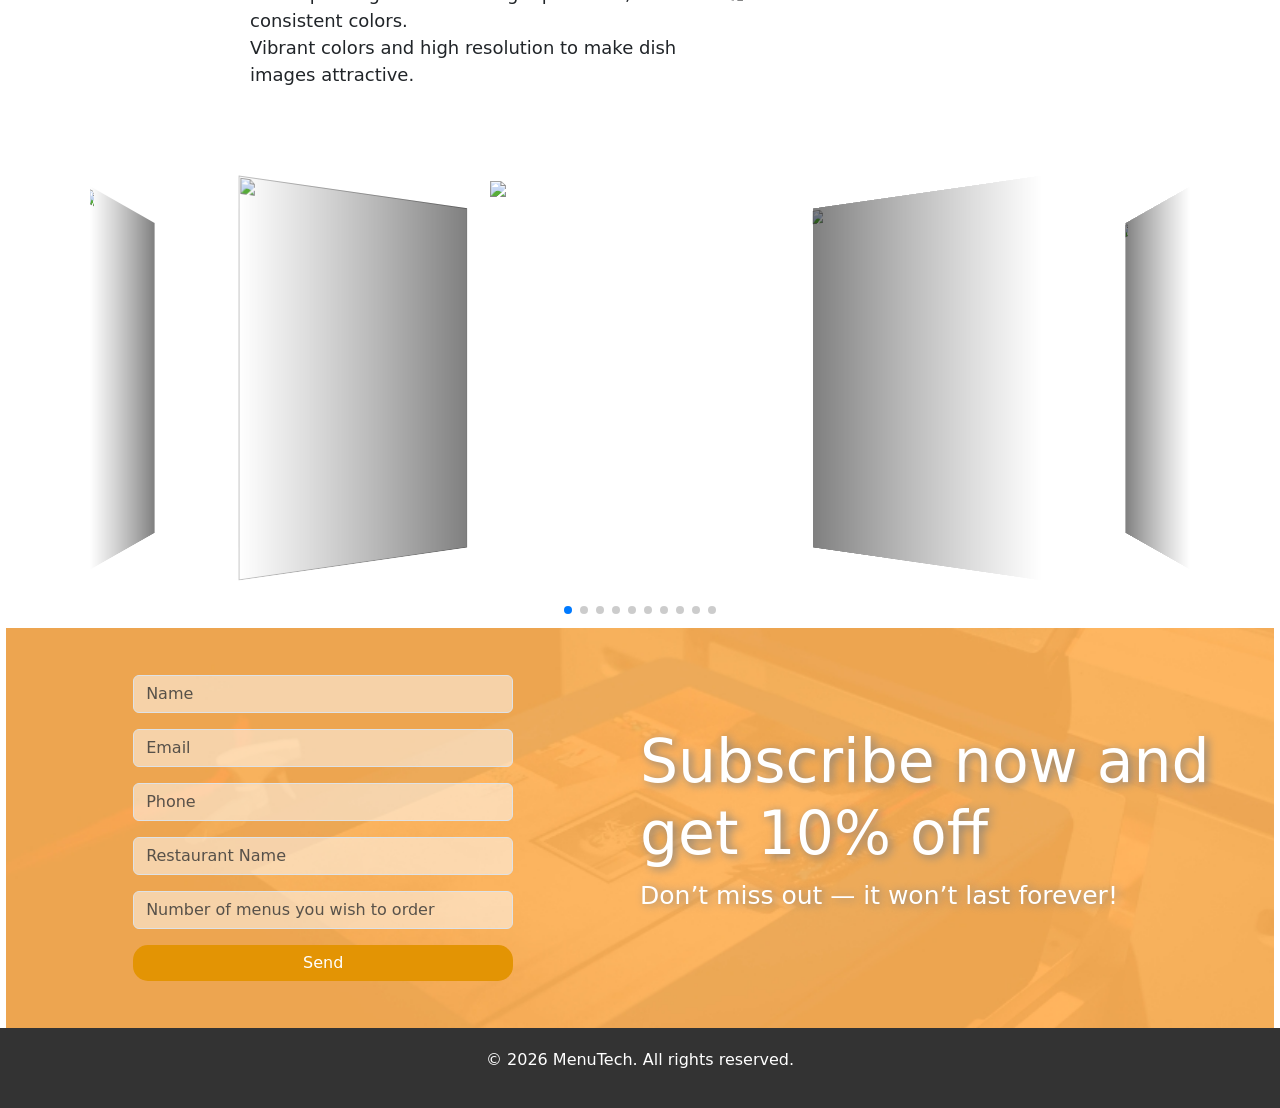
==== commit 050c2ae2: "Add files via upload" ====
--- a/docs/menus/index.html
+++ b/docs/menus/index.html
@@ -30,85 +30,33 @@
     if (e.ctrlKey && e.key.toLowerCase() === 'u') e.preventDefault();
   });
 </script>
-<div id="modelo3d">
-    <div class="menu1">
-        <div class="flipbook-viewport">
-            <div class="container">
-                <div class="flipbook">
-                    <img src="https://vikingantonio.github.io/bddCards/assets/img/a1.png"/>
-                    <img src="https://vikingantonio.github.io/bddCards/assets/img/a2.png"/>
-                    <img src="https://vikingantonio.github.io/bddCards/assets/img/a3.png"/>
-                    <img src="https://vikingantonio.github.io/bddCards/assets/img/a4.png"/>
-                    <img src="https://vikingantonio.github.io/bddCards/assets/img/a5.png"/>
-                    <img src="https://vikingantonio.github.io/bddCards/assets/img/a6.png"/>
-                    <img src="https://vikingantonio.github.io/bddCards/assets/img/a7.png"/>
-                    <img src="https://vikingantonio.github.io/bddCards/assets/img/a8.png"/>
-                </div>
-            </div>
+    <div id="modelo3d"><div class="menu1">
+<div class="flipbook-viewport">
+        <div class="container">
+          <div class="flipbook">
+            <img src="https://vikingantonio.github.io/bddCards/assets/img/a1.png"/>
+            <img src="https://vikingantonio.github.io/bddCards/assets/img/a2.png"/>
+            <img src="https://vikingantonio.github.io/bddCards/assets/img/a3.png"/>
+            <img src="https://vikingantonio.github.io/bddCards/assets/img/a4.png"/>
+            <img src="https://vikingantonio.github.io/bddCards/assets/img/a5.png"/>
+            <img src="https://vikingantonio.github.io/bddCards/assets/img/a6.png"/>
+            <img src="https://vikingantonio.github.io/bddCards/assets/img/a7.png"/>
+            <img src="https://vikingantonio.github.io/bddCards/assets/img/a8.png"/>
+          </div>
         </div>
-        <script src="./assets/js/jquery.js"></script>
-        <script src="./assets/js/turn.js"></script>
+      </div>
+<script src="./assets/js/jquery.js"></script>
+  <script src="./assets/js/turn.js"></script>
 
-        <script>
-            $(document).ready(function() {
-                var $flipbook = $(".flipbook");
-
-                // Initialize turn.js with fixed coordinates
-                $flipbook.turn({
-                    width: 922,
-                    height: 600,
-                    elevation: 50,
-                    gradients: true,
-                    autoCenter: true
-                });
-
-                function resizeFlipbook() {
-                    var containerWidth = $(".menu1").width();
-                    var containerHeight = $(".menu1").height();
-
-                    // Base dimensions used during turn.js initialization
-                    var baseWidth = 922;
-                    var baseHeight = 600;
-
-                    // Calculate scale to perfectly fit within parent container without overflow
-                    var scaleX = containerWidth / baseWidth;
-                    var scaleY = containerHeight / baseHeight;
-                    var scale = Math.min(scaleX, scaleY);
-
-                    // Restrict scale to a maximum of 1 to avoid pixelation
-                    if (scale > 1) {
-                        scale = 1;
-                    }
-
-                    // Apply the scale transformation smoothly to scale the entire turn.js structure
-                    $flipbook.css({
-                        "transform": "scale(" + scale + ")",
-                        "-webkit-transform": "scale(" + scale + ")",
-                        "-moz-transform": "scale(" + scale + ")",
-                        "-ms-transform": "scale(" + scale + ")",
-                        "-o-transform": "scale(" + scale + ")",
-                        "transform-origin": "center center",
-                        "-webkit-transform-origin": "center center",
-                        "-moz-transform-origin": "center center",
-                        "-ms-transform-origin": "center center",
-                        "-o-transform-origin": "center center"
-                    });
-                }
-
-                // Initial scale call and set handler on window resize
-                $(window).on('resize', resizeFlipbook);
-
-                // Extra trigger with timeout to make sure elements are fully loaded & measured
-                setTimeout(resizeFlipbook, 200);
-                setTimeout(resizeFlipbook, 1000);
-            });
-        </script>
+  <script>
+    $(".flipbook").turn();
+  </script>
+</div>
+        <div class="dbanner">
+            <h1>Personalized menus that enhance your diners’ experience</h1>
+            <p>perfect for promotion, resale, and for your staff to wear.</p><a class="btn" role="button" href="https://menutech.biz/menus/index.html#textform">Enjoy 10% off</a>
+        </div>
     </div>
-    <div class="dbanner">
-        <h1>Personalized menus that enhance your diners’ experience</h1>
-        <p>perfect for promotion, resale, and for your staff to wear.</p><a class="btn" role="button" href="https://menutech.biz/menus/index.html#textform">Enjoy 10% off</a>
-    </div>
-</div>
    <div id="columnas" class="columnas">
         <div class="columna"><img src="./assets/img/papel.jpg"><p><strong>Paper Material</strong><br />Coated paper: Satin or glossy finish, ideal for vibrant colors and high definition.<br/>
 
--- a/docs/menus/assets/css/flip.css
+++ b/docs/menus/assets/css/flip.css
@@ -2,35 +2,119 @@
   overflow: hidden;
   width: 100%;
   height: 100%;
-  display: flex;
-  justify-content: center;
-  align-items: center;
-}
-
+}
+
+@media (max-width: 992px) {
+  .flipbook-viewport {
+    width: 90%;
+    height: 90%;
+  }
+}
 .flipbook-viewport .container {
-  display: flex;
-  justify-content: center;
-  align-items: center;
-  width: 100%;
-  max-width: 100%;
-  height: 100%;
-  padding: 0;
-  margin: 0;
-  position: relative;
-}
-
-/* ===== Tamaño base original (Usado por turn.js para la proporción interna) ===== */
+  position: absolute;
+  padding: 20px;
+  /*top: 0;*/
+  /*left: 0;*/
+  margin: auto;
+  text-align: center;
+}
+
+/* ===== Tamaño base (Full HD ~1920x1080) ===== */
 .flipbook-viewport .flipbook {
   width: 922px;
-  height: 600px;
-  margin: auto;
-  position: relative;
+  height: 700px;
+}
+
+/* ===== Pantallas Ultra Grandes (2560px o más) ===== */
+@media (min-width: 2560px) {
+  .flipbook-viewport .flipbook {
+    width: 1400px;
+    height: 1050px;
+  }
+}
+
+/* ===== Pantallas Grandes (1921px a 2559px) ===== */
+@media (max-width: 2559px) and (min-width: 1921px) {
+  .flipbook-viewport .flipbook {
+    width: 1200px;
+    height: 900px;
+  }
+}
+
+/* ===== HD+ (1440px a 1920px) ===== */
+@media (max-width: 1920px) and (min-width: 1367px) {
+  .flipbook-viewport .flipbook {
+    width: 1000px;
+    height: 760px;
+  }
+}
+
+/* ===== Laptops comunes (1366px a 993px) ===== */
+@media (max-width: 1366px) and (min-width: 993px) {
+  .flipbook-viewport .flipbook {
+    width: 690px;
+    height: 520px;
+  }
+}
+
+/* ===== Tablets (992px a 768px) ===== */
+@media (max-width: 992px) and (min-width: 768px) {
+  .flipbook-viewport .flipbook {
+    width: 90%;
+    height: 450px;
+  }
+}
+
+/* ===== Móviles grandes (767px a 576px) ===== */
+@media (max-width: 767px) and (min-width: 576px) {
+  .flipbook-viewport .flipbook {
+    width: 100%;
+    height: 380px;
+  }
+}
+
+/* ===== Móviles pequeños (<576px) ===== */
+@media (max-width: 575px) {
+  .flipbook-viewport .flipbook {
+    width: 100%;
+    height: 300px;
+  }
+}
+
+
+@media (max-width: 992px) {
+  .flipbook-viewport .flipbook2 {
+    width: 100%;
+    height: 350px;
+  }
+}
+
+@media (max-width: 992px) {
+  .flipbook-viewport .flipbook3 {
+    width: 100%;
+    height: 350px;
+  }
+}
+
+@media (max-width: 992px) {
+  .flipbook-viewport .flipbook4 {
+    width: 100%;
+    height: 350px;
+  }
 }
 
 .flipbook-viewport .page {
+  width: 461px;
+  height: 800px;
   background-color: white;
   background-repeat: no-repeat;
   background-size: 100% 100%;
+}
+
+@media (max-width: 992px) {
+  .flipbook-viewport .page {
+    height: 400px;
+  }
 }
 
 .flipbook .page {
@@ -145,18 +229,13 @@
 
 .menu1 {
   position: relative;
-  width: 50%;
-  height: 100%;
-  display: flex;
-  justify-content: center;
-  align-items: center;
-  overflow: hidden;
+  width: 100%;
+  height: 800px;
 }
 
 @media (max-width: 992px) {
   .menu1 {
-    width: 100%;
-    height: 350px;
+    height: 400px;
   }
 }
 
@@ -180,8 +259,7 @@
 }
 
 .menu1 .flipbook-viewport {
-  width: 100%;
-  height: 100%;
+  width: 50%;
 }
 
 @media (max-width: 992px) {
--- a/docs/menus/assets/css/styles.css
+++ b/docs/menus/assets/css/styles.css
@@ -26,7 +26,7 @@
 
 #modelo3d {
   width: 100%;
-  height: 650px;
+  height: 800px;
   display: flex;
   justify-content: space-evenly;
   align-items: center;
@@ -34,26 +34,20 @@
   margin: auto;
   background: #ffa500;
   position: relative;
-  overflow: hidden;
 }
 
 #modelo3d .flipbook-viewport {
-  width: 100%;
+  width: 50%;
 }
 
 @media (max-width: 992px) {
   #modelo3d {
     flex-direction: column;
-    height: auto;
-    padding: 40px 15px;
-    gap: 30px;
   }
 }
 
 .dbanner {
-  width: 50%;
-  padding: 20px;
-  box-sizing: border-box;
+  width: 80%;
 }
 
 .dbanner h1 {
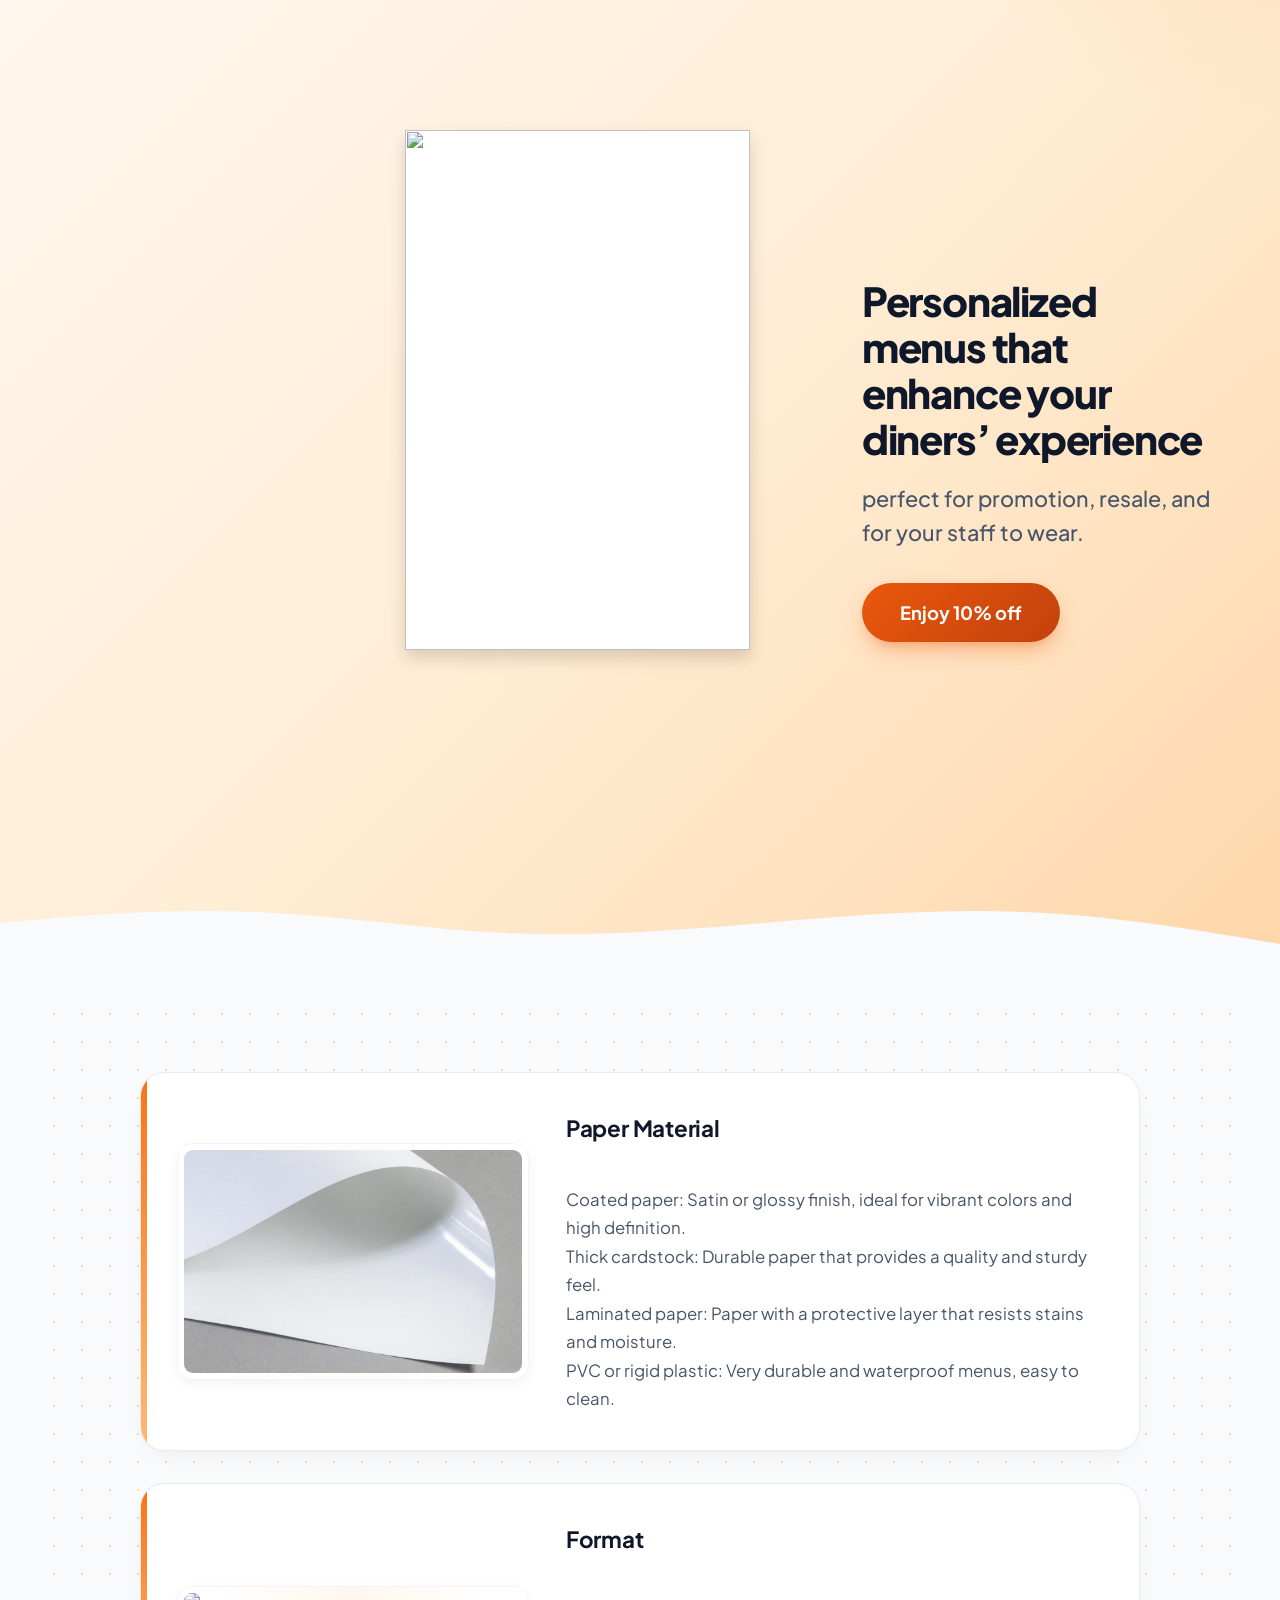
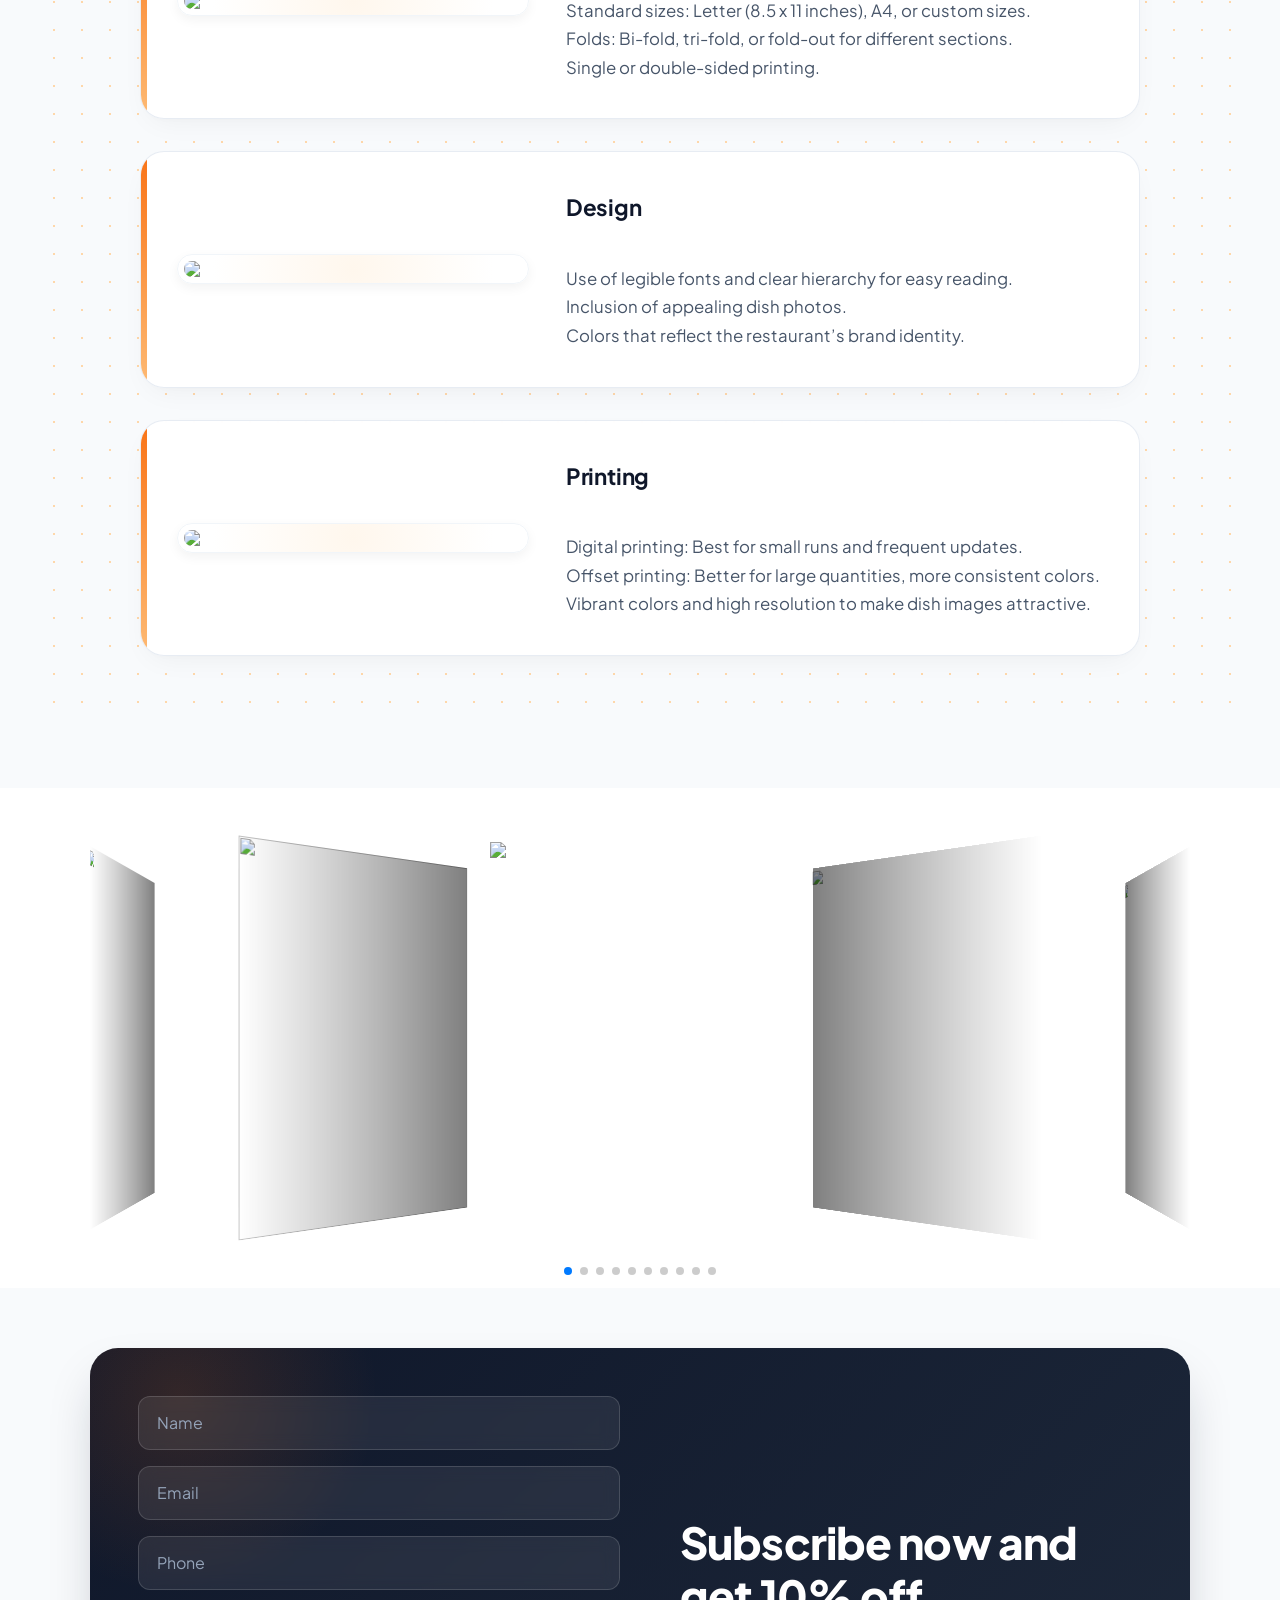
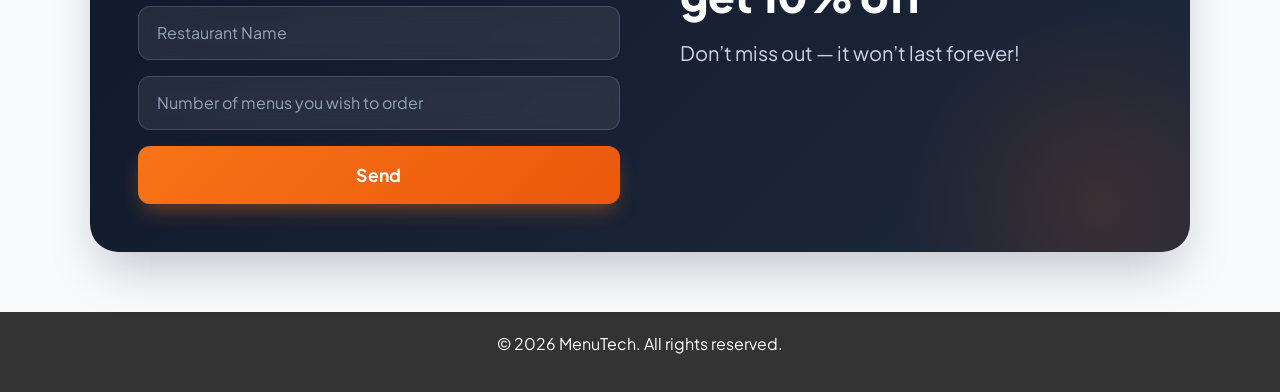
==== commit 7f40c0dc: "Redesign menus index page visual layout matching shirt design style Co-authored-by: franciscoantonio" ====
--- a/docs/menus/index.html
+++ b/docs/menus/index.html
@@ -5,8 +5,12 @@
     <meta charset="utf-8">
     <meta name="viewport" content="width=device-width, initial-scale=1.0, shrink-to-fit=no">
     <title>Menus</title>
+    <!-- Fonts & Stylesheets -->
+    <link rel="preconnect" href="https://fonts.googleapis.com">
+    <link rel="preconnect" href="https://fonts.gstatic.com" crossorigin>
+    <link href="https://fonts.googleapis.com/css2?family=Plus+Jakarta+Sans:ital,wght@0,300..800;1,300..800&display=swap" rel="stylesheet">
     <link rel="stylesheet" href="https://cdn.jsdelivr.net/npm/bootstrap@5.3.3/dist/css/bootstrap.min.css">
-     <link rel="stylesheet" href="https://unpkg.com/swiper/swiper-bundle.min.css">
+    <link rel="stylesheet" href="https://unpkg.com/swiper/swiper-bundle.min.css">
     <link rel="stylesheet" href="./assets/css/flip.css">
     <link rel="stylesheet" href="./assets/css/Lightbox-Gallery-baguetteBox.min.css">
     <link rel="stylesheet" href="./assets/css/styles.css">
@@ -55,6 +59,12 @@
         <div class="dbanner">
             <h1>Personalized menus that enhance your diners’ experience</h1>
             <p>perfect for promotion, resale, and for your staff to wear.</p><a class="btn" role="button" href="https://menutech.biz/menus/index.html#textform">Enjoy 10% off</a>
+        </div>
+        <!-- Wave divider -->
+        <div class="header-wave">
+            <svg viewBox="0 0 1440 120" preserveAspectRatio="none" xmlns="http://www.w3.org/2000/svg">
+                <path d="M0,64L48,58.7C96,53,192,43,288,48C384,53,480,75,576,80C672,85,768,75,864,64C960,53,1056,43,1152,48C1248,53,1344,75,1392,85.3L1440,96L1440,120L1392,120C1344,120,1248,120,1152,120C1056,120,960,120,864,120C768,120,672,120,576,120C480,120,384,120,288,120C192,120,96,120,48,120L0,120Z" fill="#f8fafc"></path>
+            </svg>
         </div>
     </div>
    <div id="columnas" class="columnas">
--- a/docs/menus/assets/css/styles.css
+++ b/docs/menus/assets/css/styles.css
@@ -1,5 +1,9 @@
+/* Reset & Base Fonts */
 body {
   overflow-x: hidden;
+  font-family: 'Plus Jakarta Sans', -apple-system, BlinkMacSystemFont, "Segoe UI", Roboto, sans-serif;
+  background-color: #f8fafc;
+  color: #1e293b;
 }
 
 model-viewer {
@@ -24,87 +28,412 @@
   width: 100%;
 }
 
+/* Header / Modelo 3D Section - Pastel Orange Hero with Wave */
 #modelo3d {
-  width: 100%;
-  height: 800px;
+  position: relative;
+  width: 100%;
+  min-height: 720px;
   display: flex;
   justify-content: space-evenly;
   align-items: center;
   flex-direction: row;
   margin: auto;
-  background: #ffa500;
-  position: relative;
+  padding: 60px 40px 100px 40px;
+  background: linear-gradient(135deg, #fff7ed 0%, #ffedd5 50%, #fed7aa 100%);
+  overflow: hidden;
+}
+
+/* Subtle background accent pattern on header */
+#modelo3d::before {
+  content: '';
+  position: absolute;
+  top: -50%;
+  right: -20%;
+  width: 600px;
+  height: 600px;
+  background: radial-gradient(circle, rgba(251, 146, 60, 0.15) 0%, rgba(255, 255, 255, 0) 70%);
+  border-radius: 50%;
+  pointer-events: none;
 }
 
 #modelo3d .flipbook-viewport {
   width: 50%;
+  z-index: 2;
+}
+
+.dbanner {
+  width: 48%;
+  z-index: 2;
+  padding: 20px;
+}
+
+.dbanner h1 {
+  font-size: 3.25rem;
+  font-weight: 800;
+  line-height: 1.15;
+  color: #0f172a;
+  letter-spacing: -0.03em;
+  margin-bottom: 20px;
+  text-shadow: none;
+}
+
+.dbanner p {
+  font-size: 1.35rem;
+  font-weight: 500;
+  line-height: 1.6;
+  color: #475569;
+  margin-bottom: 32px;
+  text-shadow: none;
+}
+
+.dbanner a.btn {
+  display: inline-block;
+  font-size: 1.15rem;
+  font-weight: 700;
+  color: #ffffff !important;
+  background: linear-gradient(135deg, #ea580c 0%, #c2410c 100%);
+  padding: 16px 38px;
+  border-radius: 50px;
+  border: none;
+  text-decoration: none;
+  box-shadow: 0 10px 25px -5px rgba(234, 88, 12, 0.4), 0 8px 10px -6px rgba(234, 88, 12, 0.2);
+  transition: all 0.3s cubic-bezier(0.4, 0, 0.2, 1);
+  text-shadow: none;
+}
+
+.dbanner a.btn:hover {
+  background: linear-gradient(135deg, #f97316 0%, #ea580c 100%);
+  transform: translateY(-3px);
+  box-shadow: 0 20px 30px -10px rgba(234, 88, 12, 0.5);
+  color: #ffffff !important;
+}
+
+.dbanner a.btn:active {
+  transform: translateY(0);
+}
+
+/* Header Bottom Wave Divider */
+.header-wave {
+  position: absolute;
+  bottom: 0;
+  left: 0;
+  width: 100%;
+  overflow: hidden;
+  line-height: 0;
+  z-index: 3;
+}
+
+.header-wave svg {
+  position: relative;
+  display: block;
+  width: 100%;
+  height: 80px;
 }
 
 @media (max-width: 992px) {
   #modelo3d {
     flex-direction: column;
-  }
-}
-
-.dbanner {
-  width: 80%;
-}
-
-.dbanner h1 {
-  text-shadow: 3px 1px 10px gray;
-  color: white;
-  font-size: 80px;
-}
-
-.dbanner p {
-  text-shadow: 3px 1px 10px gray;
-  color: white;
-  font-size: 30px;
-}
-
-.dbanner a {
-  font-size: 30px;
-  border: none;
-  text-shadow: 3px 1px 14px white;
-  color: white;
-  background: #b43803;
-  padding: 8px 35px;
-  border-radius: 5px;
-}
-
-.dbanner a:hover {
-  color: white;
-  background: #a63404;
-}
-
-@media (max-width: 992px) {
+    padding: 40px 20px 110px 20px;
+    min-height: auto;
+  }
+  #modelo3d .flipbook-viewport {
+    width: 100%;
+  }
   .dbanner {
     width: 100%;
     margin: auto;
     text-align: center;
   }
+  .dbanner h1 {
+    font-size: 2.25rem;
+  }
+  .dbanner p {
+    font-size: 1.1rem;
+    padding: 0;
+  }
+  .header-wave svg {
+    height: 50px;
+  }
+}
+
+@media (max-width: 1366px) and (min-width: 993px) {
+  .dbanner h1 {
+    font-size: 2.5rem;
+  }
+}
+
+/* Feature Columns Section */
+.columnas {
+  width: 100%;
+  max-width: 1200px;
+  margin: 40px auto 60px auto;
+  padding: 40px 24px;
+  background-image: radial-gradient(#fed7aa 1.5px, transparent 1.5px);
+  background-size: 28px 28px;
+  border-radius: 32px;
+}
+
+.columna, .columna2 {
+  max-width: 1000px;
+  display: flex;
+  justify-content: space-between;
+  align-items: center;
+  margin: 32px auto;
+  padding: 36px;
+  background: rgba(255, 255, 255, 0.95);
+  backdrop-filter: blur(10px);
+  border: 1px solid rgba(226, 232, 240, 0.8);
+  border-radius: 24px;
+  box-shadow: 0 10px 30px -10px rgba(15, 23, 42, 0.06), 0 4px 6px -2px rgba(15, 23, 42, 0.02);
+  transition: transform 0.3s ease, box-shadow 0.3s ease, border-color 0.3s ease;
+  position: relative;
+  overflow: hidden;
+}
+
+/* Subtle pattern decor on cards */
+.columna::before, .columna2::before {
+  content: '';
+  position: absolute;
+  top: 0;
+  left: 0;
+  width: 6px;
+  height: 100%;
+  background: linear-gradient(180deg, #f97316 0%, #fdba74 100%);
+  border-radius: 20px 0 0 20px;
+}
+
+.columna:hover, .columna2:hover {
+  transform: translateY(-4px);
+  box-shadow: 0 20px 35px -12px rgba(249, 115, 22, 0.12);
+  border-color: #cbd5e1;
+}
+
+.columna img, .columna2 img {
+  width: 38%;
+  max-height: 280px;
+  object-fit: cover;
+  border-radius: 16px;
+  padding: 6px;
+  background: radial-gradient(circle, #fff7ed 0%, #ffffff 80%);
+  border: 1px solid #f1f5f9;
+  transition: transform 0.3s ease;
+  box-shadow: 0 4px 12px rgba(0,0,0,0.05);
+}
+
+.columna:hover img, .columna2:hover img {
+  transform: scale(1.03);
+}
+
+.columna p, .columna2 p {
+  width: 58%;
+  margin: 0;
+  font-size: 1.05rem;
+  line-height: 1.7;
+  color: #475569;
+}
+
+.columna p strong, .columna2 p strong {
+  display: block;
+  font-size: 1.4rem;
+  font-weight: 700;
+  color: #0f172a;
+  margin-bottom: 10px;
+  letter-spacing: -0.01em;
+}
+
+.columna2 img {
+  order: 1;
+}
+
+.columna2 p {
+  order: 2;
 }
 
 @media (max-width: 992px) {
-  .dbanner h1 {
-    font-size: 35px;
-  }
+  .columna, .columna2 {
+    flex-direction: column;
+    padding: 24px;
+    margin: 20px auto;
+  }
+  .columna img, .columna2 img {
+    width: 85%;
+    max-height: 240px;
+    margin-bottom: 20px;
+  }
+  .columna p, .columna2 p {
+    width: 100%;
+    font-size: 1rem;
+    text-align: center;
+  }
+  .columna2 img {
+    order: 1;
+  }
+  .columna2 p {
+    order: 2;
+  }
+}
+
+/* Form Section - Modern dark card as in shirt/shirt.html */
+#formulario {
+  scroll-margin-top: 60px;
+  max-width: 1100px;
+  min-height: 480px;
+  background: linear-gradient(135deg, #0f172a 0%, #1e293b 100%);
+  border-radius: 28px;
+  box-shadow: 0 25px 50px -12px rgba(15, 23, 42, 0.25);
+  display: flex;
+  justify-content: space-between;
+  align-items: center;
+  flex-direction: row;
+  margin: 60px auto;
+  padding: 48px;
+  position: relative;
+  overflow: hidden;
+}
+
+/* Decorative background accents for form */
+#formulario::before {
+  content: '';
+  position: absolute;
+  top: -30%;
+  left: -10%;
+  width: 400px;
+  height: 400px;
+  background: radial-gradient(circle, rgba(249, 115, 22, 0.15) 0%, rgba(0, 0, 0, 0) 70%);
+  border-radius: 50%;
+  pointer-events: none;
+}
+
+#formulario::after {
+  content: '';
+  position: absolute;
+  bottom: -30%;
+  right: -10%;
+  width: 400px;
+  height: 400px;
+  background: radial-gradient(circle, rgba(234, 88, 12, 0.15) 0%, rgba(0, 0, 0, 0) 70%);
+  border-radius: 50%;
+  pointer-events: none;
+}
+
+#miform {
+  width: 48%;
+  z-index: 2;
+}
+
+#miform form {
+  width: 100%;
+}
+
+#miform .form-control {
+  background: rgba(255, 255, 255, 0.08) !important;
+  border: 1px solid rgba(255, 255, 255, 0.15) !important;
+  border-radius: 12px !important;
+  color: #ffffff !important;
+  padding: 14px 18px !important;
+  font-size: 1rem !important;
+  backdrop-filter: blur(8px);
+  transition: all 0.3s ease;
+}
+
+#miform .form-control::placeholder {
+  color: #94a3b8 !important;
+}
+
+#miform .form-control:focus {
+  background: rgba(255, 255, 255, 0.12) !important;
+  border-color: #f97316 !important;
+  box-shadow: 0 0 0 4px rgba(249, 115, 22, 0.25) !important;
+  outline: none;
+}
+
+#miform button {
+  background: linear-gradient(135deg, #f97316 0%, #ea580c 100%) !important;
+  color: #ffffff !important;
+  border: none !important;
+  border-radius: 12px !important;
+  padding: 16px 24px !important;
+  font-size: 1.1rem !important;
+  font-weight: 700 !important;
+  letter-spacing: 0.02em !important;
+  box-shadow: 0 10px 20px -5px rgba(249, 115, 22, 0.4) !important;
+  transition: all 0.3s ease !important;
+  cursor: pointer;
+}
+
+#miform button:hover {
+  background: linear-gradient(135deg, #fb923c 0%, #f97316 100%) !important;
+  transform: translateY(-2px) !important;
+  box-shadow: 0 15px 25px -5px rgba(249, 115, 22, 0.5) !important;
+}
+
+#textform {
+  scroll-margin-top: 60px;
+  width: 48%;
+  color: #ffffff;
+  z-index: 2;
+  padding-left: 20px;
+}
+
+#textform h1 {
+  font-size: 2.75rem;
+  font-weight: 800;
+  line-height: 1.2;
+  letter-spacing: -0.02em;
+  margin-bottom: 16px;
+  color: #ffffff;
+  text-shadow: none;
+}
+
+#textform p {
+  font-size: 1.25rem;
+  color: #cbd5e1;
+  font-weight: 400;
+  line-height: 1.5;
+  text-shadow: none;
 }
 
 @media (max-width: 992px) {
-  .dbanner p {
-    font-size: 18px;
-    padding: 10px;
-  }
-}
-
-@media (max-width: 1366px) {
-  .dbanner h1 {
-    font-size: 30px;
-  }
-}
+  #formulario {
+    flex-direction: column;
+    padding: 32px 20px;
+    height: auto;
+    margin: 40px 16px;
+    border-radius: 20px;
+  }
+  #textform {
+    width: 100%;
+    text-align: center;
+    padding-left: 0;
+    margin-bottom: 28px;
+  }
+  #textform h1 {
+    font-size: 2rem;
+  }
+  #textform p {
+    font-size: 1.1rem;
+  }
+  #miform {
+    width: 100%;
+    order: 2;
+  }
+}
+
+/* Legacy side layout classes preserved if needed */
 .izq {
   text-align: left;
+  background: #f97316;
+  border-radius: 10px;
+  padding: 10px;
+  color: white;
+}
+
+.der {
+  text-align: right;
+  background: #f97316;
+  border-radius: 10px;
+  padding: 10px;
+  color: white;
 }
 
 .izquierda {
@@ -115,15 +444,6 @@
   align-items: flex-end;
 }
 
-@media (max-width: 992px) {
-  .izquierda {
-    width: 80%;
-    justify-content: center;
-    align-items: center;
-    order: 2;
-  }
-}
-
 .derecha {
   width: 25%;
   display: flex;
@@ -132,53 +452,17 @@
   align-items: flex-start;
 }
 
-@media (max-width: 992px) {
-  .derecha {
-    width: 80%;
-    justify-content: center;
-    align-items: center;
-    margin-top: 10px;
-    order: 3;
-  }
-}
-
-.der {
-  text-align: right;
-}
-
-.izq {
-  background: orange;
-  border-radius: 10px;
-  padding: 10px;
-  color: white;
-}
-
-.der {
-  background: orange;
-  border-radius: 10px;
-  padding: 10px;
-  color: white;
-}
-
 .texto-observable {
   width: 90%;
-  background: orange;
+  background: #f97316;
   border-radius: 10px;
   padding: 8px;
   text-align: left;
   margin: 2px;
-}
-
-/* pa los dos */
-
-.texto-observable {
   opacity: 0;
   transition: opacity 0.5s ease, transform 0.5s ease;
-  text-align: left;
   color: white;
 }
-
-/* Entrada desde la izquierda */
 
 .fade-left {
   transform: translateX(-50px);
@@ -189,8 +473,6 @@
   transform: translateX(0);
 }
 
-/* Entrada desde la derecha */
-
 .fade-right {
   transform: translateX(50px);
 }
@@ -200,199 +482,11 @@
   transform: translateX(0);
 }
 
-/* Desaparece hacia donde vino */
-
-.fade-out-left {
+.fade-out-left, .fade-out-right {
   opacity: 0;
-  transform: translateX(-50px);
-}
-
-.fade-out-right {
-  opacity: 0;
-  transform: translateX(50px);
-}
-
-.fade-out-right {
-  opacity: 0;
-  transform: translateX(50px);
-}
-
-.fade-out-left {
-  opacity: 0;
-  transform: translateX(-50px);
-}
-
-#formulario {
-  max-width: 99%;
-  height: 400px;
-  background: url("./pform.jpg");
-  background-size: cover;
-  background-repeat: no-repeat;
-  background-position: center;
-  display: flex;
-  justify-content: space-evenly;
-  align-items: center;
-  flex-direction: row;
-  margin: auto;
-}
-
-@media (max-width: 992px) {
-  #formulario {
-    flex-direction: column;
-    padding: 10px;
-    height: 480px;
-  }
-}
-
-#miform {
-  width: 50%;
-  display: flex;
-  justify-content: center;
-  align-items: center;
-}
-
-#miform button {
-  background: #e39404;
-  color: white;
-  border: none;
-  border-radius: 15px;
-}
-
-#miform button:hover {
-  background: #cc8606;
-}
-
-@media (max-width: 992px) {
-  #miform {
-    order: 2;
-    width: 100%;
-  }
-}
-
-#miform form {
-  width: 60%;
-}
-
-#textform {
-  width: 50%;
-  color: white;
-}
-
-@media (max-width: 992px) {
-  #textform {
-    width: 90%;
-    text-align: center;
-  }
-}
-
-#textform h1 {
-  text-shadow: 3px 2px 10px gray;
-  font-size: 60px;
-}
-
-@media (max-width: 992px) {
-  #textform h1 {
-    font-size: 35px;
-  }
-}
-
-#textform p {
-  font-size: 25px;
-  text-shadow: 3px 1px 10px gray;
-}
-
-@media (max-width: 992px) {
-  #textform p {
-    font-size: 20px;
-  }
-}
-
-.columnas {
-  width: 100%;
-  margin-bottom: 30px;
-}
-
-.columna {
-  max-width: 800px;
-  display: flex;
-  justify-content: space-evenly;
-  align-items: center;
-  margin: auto;
-  margin-top: 10px;
-  margin-bottom: 20px;
-}
-
-@media (max-width: 992px) {
-  .columna {
-    flex-direction: column;
-  }
-}
-
-.columna img {
-  width: 50%;
-  border-radius: 10px;
-}
-
-@media (max-width: 992px) {
-  .columna img {
-    width: 80%;
-    order: 2;
-  }
-}
-
-.columna p {
-  margin: 10px;
-  font-size: 18px;
-}
-
-.columna2 {
-  max-width: 800px;
-  display: flex;
-  justify-content: space-evenly;
-  align-items: center;
-  margin: auto;
-  margin-top: 10px;
-}
-
-@media (max-width: 992px) {
-  .columna2 {
-    flex-direction: column;
-  }
-}
-
-.columna2 img {
-  width: 50%;
-  border-radius: 10px;
-  order: 1;
-}
-
-@media (max-width: 992px) {
-  .columna2 img {
-    width: 80%;
-    order: 1;
-  }
-}
-
-.columna2 p {
-  margin: 10px;
-  font-size: 18px;
-}
-
-/* ocultar descripciones3d */
-
-@media (max-width: 992px) {
-  .izquierda {
-    display: none;
-  }
-}
-
-@media (max-width: 992px) {
-  .derecha {
-    display: none;
-  }
-}
-
-/*columnas expositora*/
+}
+
+/* Featured gallery */
 .custom-gallery {
   display: flex;
   gap: 15px;
@@ -425,26 +519,23 @@
 .img-container img.fade {
   opacity: 0;
 }
+
 @media (max-width: 768px) {
   .custom-gallery {
     flex-wrap: wrap;
     justify-content: center;
     overflow-x: hidden;
   }
-
   .img-container {
-    width: calc(33.333% - 10px); /* 3 imágenes por fila ajustadas */
-  }
-}
-
-/*Fin columnas expositora*/
-
-/*titulo promocion columas*/
+    width: calc(33.333% - 10px);
+  }
+}
+
 .featured-title {
-  font-family: 'Segoe UI', Tahoma, Geneva, Verdana, sans-serif;
+  font-family: 'Plus Jakarta Sans', sans-serif;
   font-weight: 900;
   font-size: 2.2rem;
-  color: #ffda61;
+  color: #f97316;
   padding: 12px 20px;
   margin: 0 auto;
   white-space: nowrap;
@@ -454,7 +545,4 @@
   box-sizing: border-box;
   text-align: center;
   position: relative;
-  /* Sombra para profundidad */
-  text-shadow: 0 0 5px #ffffffb3, 0 0 10px rgba(255, 255, 255, 0.1);
-}
-/*fin titulo promocion columas*/
+}
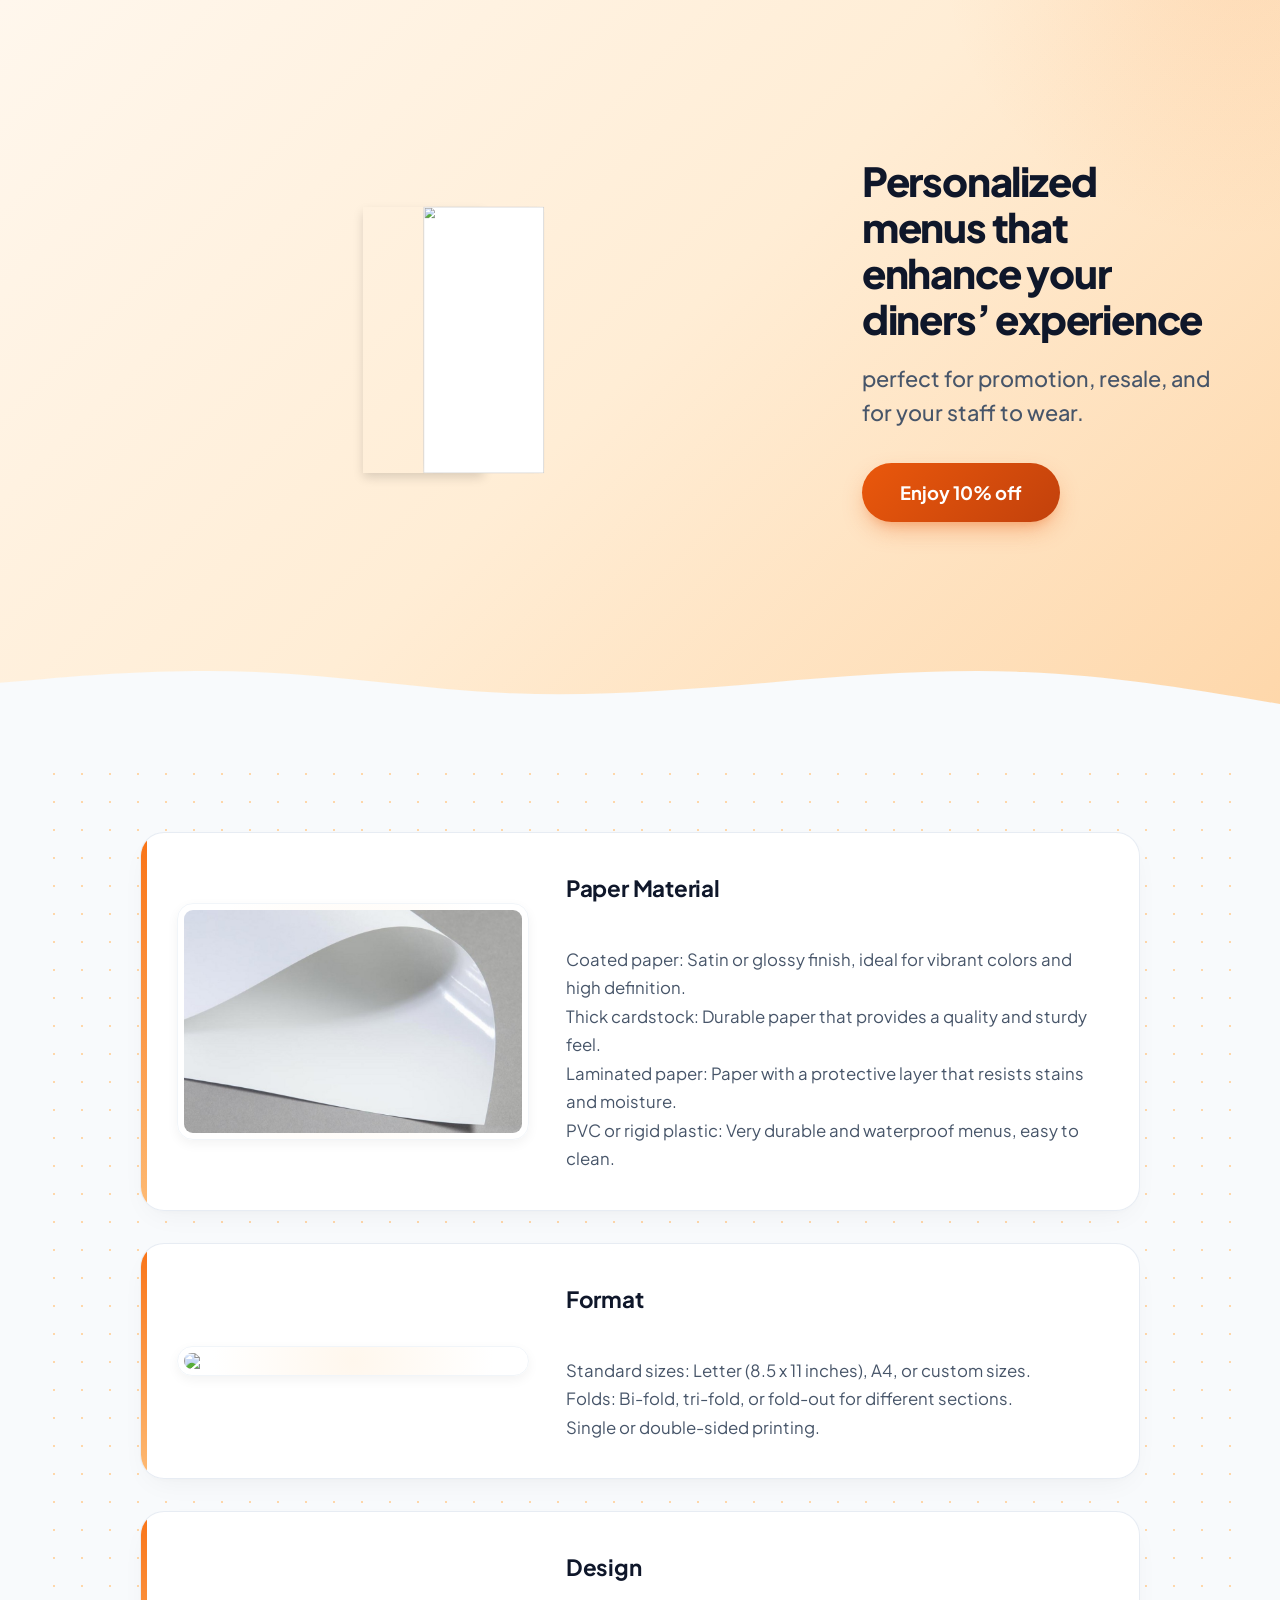
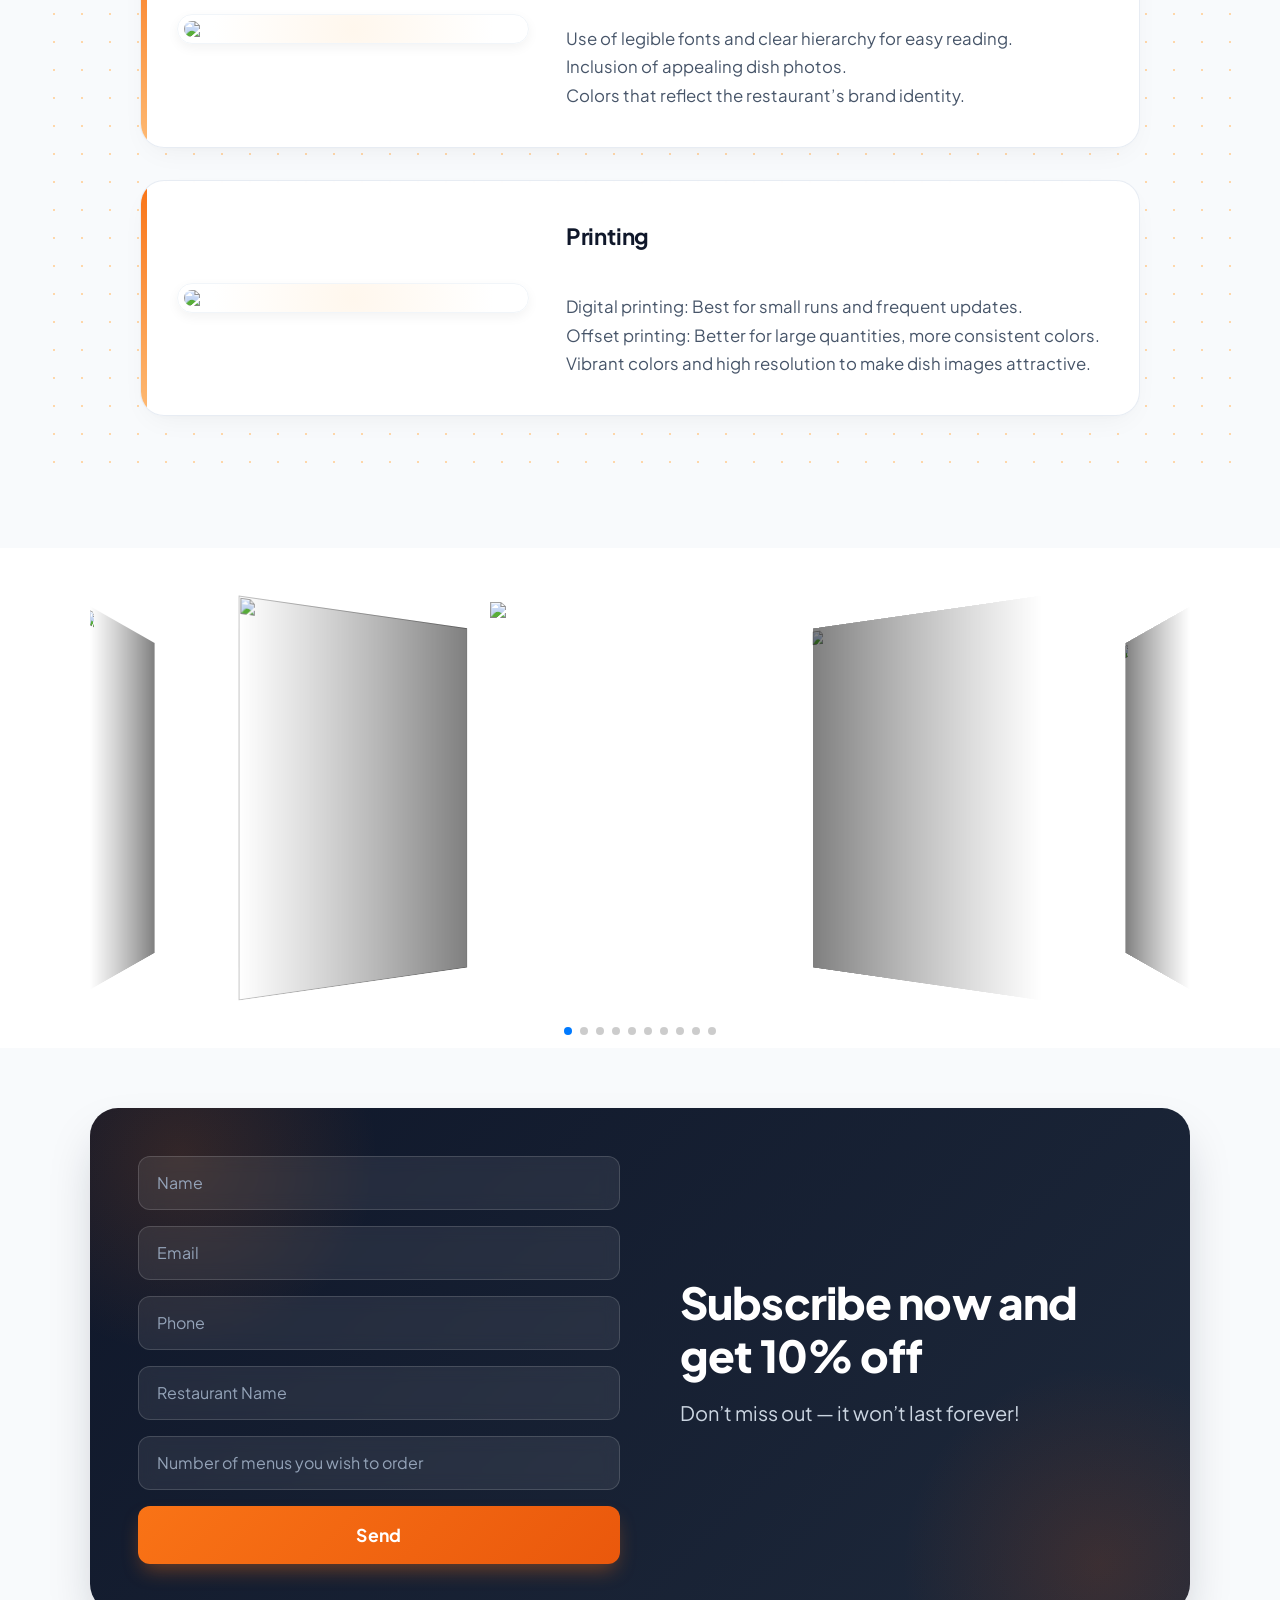
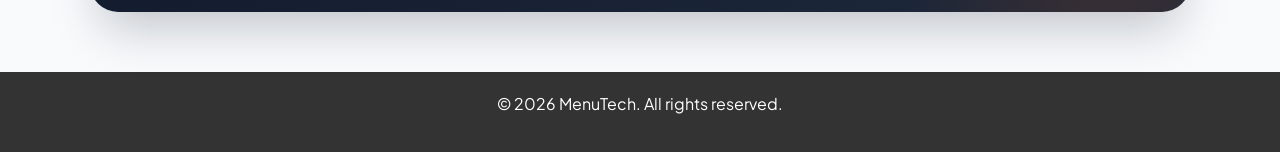
==== commit 2102aae9: "redesign menu flipbook dimensions and responsive scaling; add MENUS.txt documentation Co-authored-by" ====
--- a/docs/menus/index.html
+++ b/docs/menus/index.html
@@ -53,7 +53,61 @@
   <script src="./assets/js/turn.js"></script>
 
   <script>
-    $(".flipbook").turn();
+    $(document).ready(function() {
+      var $flipbook = $(".flipbook");
+
+      // Inicializar turn.js
+      $flipbook.turn({
+        width: 600,
+        height: 420,
+        autoCenter: true,
+        gradients: true,
+        acceleration: true
+      });
+
+      function resizeFlipbook() {
+        var containerWidth = $(".flipbook-viewport").width();
+        var baseWidth = 600;
+        var baseHeight = 420;
+        var windowWidth = $(window).width();
+
+        // En pantallas pequeñas (móviles <= 768px), usar vista de 1 sola página para óptimo espacio
+        if (windowWidth <= 768) {
+          if ($flipbook.turn("display") !== "single") {
+            $flipbook.turn("display", "single");
+          }
+          baseWidth = 300; // 1 sola página
+        } else {
+          if ($flipbook.turn("display") !== "double") {
+            $flipbook.turn("display", "double");
+          }
+          baseWidth = 600; // 2 páginas
+        }
+
+        // Calcular escala de reducción ajustada para asegurar que no sobresalga de la columna
+        var scale = 1;
+        var padding = 20; // margen de seguridad
+        var availableWidth = containerWidth - padding;
+
+        if (availableWidth < baseWidth) {
+          scale = availableWidth / baseWidth;
+        }
+
+        // Aplicar transformación CSS conservando centrado
+        $flipbook.css({
+          "transform": "scale(" + scale + ")",
+          "transform-origin": "center center"
+        });
+
+        // Ajustar altura de contenedor .menu1 para evitar solapamientos verticales
+        var scaledHeight = baseHeight * scale;
+        $(".menu1").css("min-height", (scaledHeight + 20) + "px");
+      }
+
+      // Ejecutar al cargar y al redimensionar ventana
+      resizeFlipbook();
+      $(window).on("resize", resizeFlipbook);
+    });
   </script>
 </div>
         <div class="dbanner">
@@ -159,19 +213,6 @@
     yearSpan.textContent = currentYear;
 </script>
 
-
-<!--<h2 class="featured-title">Featured Promotions</h2>
-<div class="custom-gallery">
-  <a href="https://menutechdeveloper.github.io/lpmenus/" class="img-container" data-set="1">
-    <img src="./assets/img/i7.webp" alt="">
-  </a>
-  <a href="https://link2.com" class="img-container" data-set="2">
-    <img src="img/imagen2.jpg" alt="">
-  </a>
-  <a href="https://link3.com" class="img-container" data-set="3">
-    <img src="img/imagen3.jpg" alt="">
-  </a>
-</div>-->
     <script src="./assets/js/muestra.js"></script>
     <script src="https://cdn.jsdelivr.net/npm/bootstrap@5.3.3/dist/js/bootstrap.bundle.min.js"></script>
     <script src="./assets/js/smart-forms.min.js"></script>
--- a/docs/menus/assets/css/flip.css
+++ b/docs/menus/assets/css/flip.css
@@ -1,151 +1,47 @@
 .flipbook-viewport {
-  overflow: hidden;
   width: 100%;
-  height: 100%;
+  max-width: 100%;
+  display: flex;
+  justify-content: center;
+  align-items: center;
+  overflow: visible;
+  position: relative;
+  box-sizing: border-box;
 }
 
-@media (max-width: 992px) {
-  .flipbook-viewport {
-    width: 90%;
-    height: 90%;
-  }
-}
 .flipbook-viewport .container {
-  position: absolute;
-  padding: 20px;
-  /*top: 0;*/
-  /*left: 0;*/
-  margin: auto;
+  display: flex;
+  justify-content: center;
+  align-items: center;
+  padding: 10px;
+  margin: 0 auto;
   text-align: center;
+  position: relative;
+  width: 100%;
+  box-sizing: border-box;
 }
 
-/* ===== Tamaño base (Full HD ~1920x1080) ===== */
+/* =========================================================
+   TAMAÑO BASE DEL MENU / FLIPBOOK
+   Modifica aquí el ancho (width) y alto (height) del menú:
+   ========================================================= */
 .flipbook-viewport .flipbook {
-  width: 922px;
-  height: 700px;
-}
-
-/* ===== Pantallas Ultra Grandes (2560px o más) ===== */
-@media (min-width: 2560px) {
-  .flipbook-viewport .flipbook {
-    width: 1400px;
-    height: 1050px;
-  }
-}
-
-/* ===== Pantallas Grandes (1921px a 2559px) ===== */
-@media (max-width: 2559px) and (min-width: 1921px) {
-  .flipbook-viewport .flipbook {
-    width: 1200px;
-    height: 900px;
-  }
-}
-
-/* ===== HD+ (1440px a 1920px) ===== */
-@media (max-width: 1920px) and (min-width: 1367px) {
-  .flipbook-viewport .flipbook {
-    width: 1000px;
-    height: 760px;
-  }
-}
-
-/* ===== Laptops comunes (1366px a 993px) ===== */
-@media (max-width: 1366px) and (min-width: 993px) {
-  .flipbook-viewport .flipbook {
-    width: 690px;
-    height: 520px;
-  }
-}
-
-/* ===== Tablets (992px a 768px) ===== */
-@media (max-width: 992px) and (min-width: 768px) {
-  .flipbook-viewport .flipbook {
-    width: 90%;
-    height: 450px;
-  }
-}
-
-/* ===== Móviles grandes (767px a 576px) ===== */
-@media (max-width: 767px) and (min-width: 576px) {
-  .flipbook-viewport .flipbook {
-    width: 100%;
-    height: 380px;
-  }
-}
-
-/* ===== Móviles pequeños (<576px) ===== */
-@media (max-width: 575px) {
-  .flipbook-viewport .flipbook {
-    width: 100%;
-    height: 300px;
-  }
-}
-
-
-@media (max-width: 992px) {
-  .flipbook-viewport .flipbook2 {
-    width: 100%;
-    height: 350px;
-  }
-}
-
-@media (max-width: 992px) {
-  .flipbook-viewport .flipbook3 {
-    width: 100%;
-    height: 350px;
-  }
-}
-
-@media (max-width: 992px) {
-  .flipbook-viewport .flipbook4 {
-    width: 100%;
-    height: 350px;
-  }
+  width: 600px;  /* Linea 21: Ancho horizontal total (vista 2 paginas) */
+  height: 420px; /* Linea 22: Alto vertical */
+  margin: 0 auto;
+  transform-origin: center center;
+  transition: transform 0.2s ease;
 }
 
 .flipbook-viewport .page {
-  width: 461px;
-  height: 800px;
-  background-color: white;
+  background-color: #ffffff;
   background-repeat: no-repeat;
   background-size: 100% 100%;
-}
-
-@media (max-width: 992px) {
-  .flipbook-viewport .page {
-    height: 400px;
-  }
 }
 
 .flipbook .page {
   -webkit-box-shadow: 0 0 20px rgba(0, 0, 0, 0.2);
   -moz-box-shadow: 0 0 20px rgba(0, 0, 0, 0.2);
-  -ms-box-shadow: 0 0 20px rgba(0, 0, 0, 0.2);
-  -o-box-shadow: 0 0 20px rgba(0, 0, 0, 0.2);
-  box-shadow: 0 0 20px rgba(0, 0, 0, 0.2);
-}
-
-.flipbook2 .page {
-  -webkit-box-shadow: 0 0 20px rgba(0, 0, 0, 0.2);
-  -moz-box-shadow: 0 0 20px rgba(0, 0, 0, 0.2);
-  -ms-box-shadow: 0 0 20px rgba(0, 0, 0, 0.2);
-  -o-box-shadow: 0 0 20px rgba(0, 0, 0, 0.2);
-  box-shadow: 0 0 20px rgba(0, 0, 0, 0.2);
-}
-
-.flipbook3 .page {
-  -webkit-box-shadow: 0 0 20px rgba(0, 0, 0, 0.2);
-  -moz-box-shadow: 0 0 20px rgba(0, 0, 0, 0.2);
-  -ms-box-shadow: 0 0 20px rgba(0, 0, 0, 0.2);
-  -o-box-shadow: 0 0 20px rgba(0, 0, 0, 0.2);
-  box-shadow: 0 0 20px rgba(0, 0, 0, 0.2);
-}
-
-.flipbook4 .page {
-  -webkit-box-shadow: 0 0 20px rgba(0, 0, 0, 0.2);
-  -moz-box-shadow: 0 0 20px rgba(0, 0, 0, 0.2);
-  -ms-box-shadow: 0 0 20px rgba(0, 0, 0, 0.2);
-  -o-box-shadow: 0 0 20px rgba(0, 0, 0, 0.2);
   box-shadow: 0 0 20px rgba(0, 0, 0, 0.2);
 }
 
@@ -157,86 +53,23 @@
   -ms-user-select: none;
   user-select: none;
   margin: 0;
+  width: 100%;
+  height: 100%;
+  object-fit: fill;
 }
 
 .flipbook-viewport .shadow {
-  -webkit-transition: -webkit-box-shadow 0.5s;
-  -moz-transition: -moz-box-shadow 0.5s;
-  -o-transition: -webkit-box-shadow 0.5s;
-  -ms-transition: -ms-box-shadow 0.5s;
   -webkit-box-shadow: 0 0 20px #ccc;
   -moz-box-shadow: 0 0 20px #ccc;
-  -o-box-shadow: 0 0 20px #ccc;
-  -ms-box-shadow: 0 0 20px #ccc;
   box-shadow: 0 0 20px #ccc;
-}
-
-.flipbook img {
-  width: 100%;
-}
-
-.flipbook {
-  margin-top: 50px;
-}
-
-@media (max-width: 992px) {
-  .flipbook {
-    margin-top: 10px;
-  }
-}
-
-.flipbook2 img {
-  width: 100%;
-}
-
-.flipbook2 {
-  margin-top: 50px;
-}
-
-@media (max-width: 992px) {
-  .flipbook2 {
-    margin-top: 10px;
-  }
-}
-
-.flipbook3 img {
-  width: 100%;
-}
-
-.flipbook3 {
-  margin-top: 50px;
-}
-
-@media (max-width: 992px) {
-  .flipbook3 {
-    margin-top: 10px;
-  }
-}
-
-.flipbook4 img {
-  width: 100%;
-}
-
-.flipbook4 {
-  margin-top: 50px;
-}
-
-@media (max-width: 992px) {
-  .flipbook4 {
-    margin-top: 10px;
-  }
 }
 
 .menu1 {
   position: relative;
   width: 100%;
-  height: 800px;
-}
-
-@media (max-width: 992px) {
-  .menu1 {
-    height: 400px;
-  }
+  display: flex;
+  justify-content: center;
+  align-items: center;
 }
 
 .misMenus {
@@ -249,27 +82,3 @@
     flex-direction: column;
   }
 }
-
-.menu1 .mk {
-  text-align: center;
-  margin: auto;
-  display: flex;
-  justify-content: flex-start;
-  align-items: center;
-}
-
-.menu1 .flipbook-viewport {
-  width: 50%;
-}
-
-@media (max-width: 992px) {
-  .menu .flipbook-viewport {
-    margin-bottom: 0;
-  }
-}
-
-.menu1 .mk img {
-  width: 100%;
-}
-
-
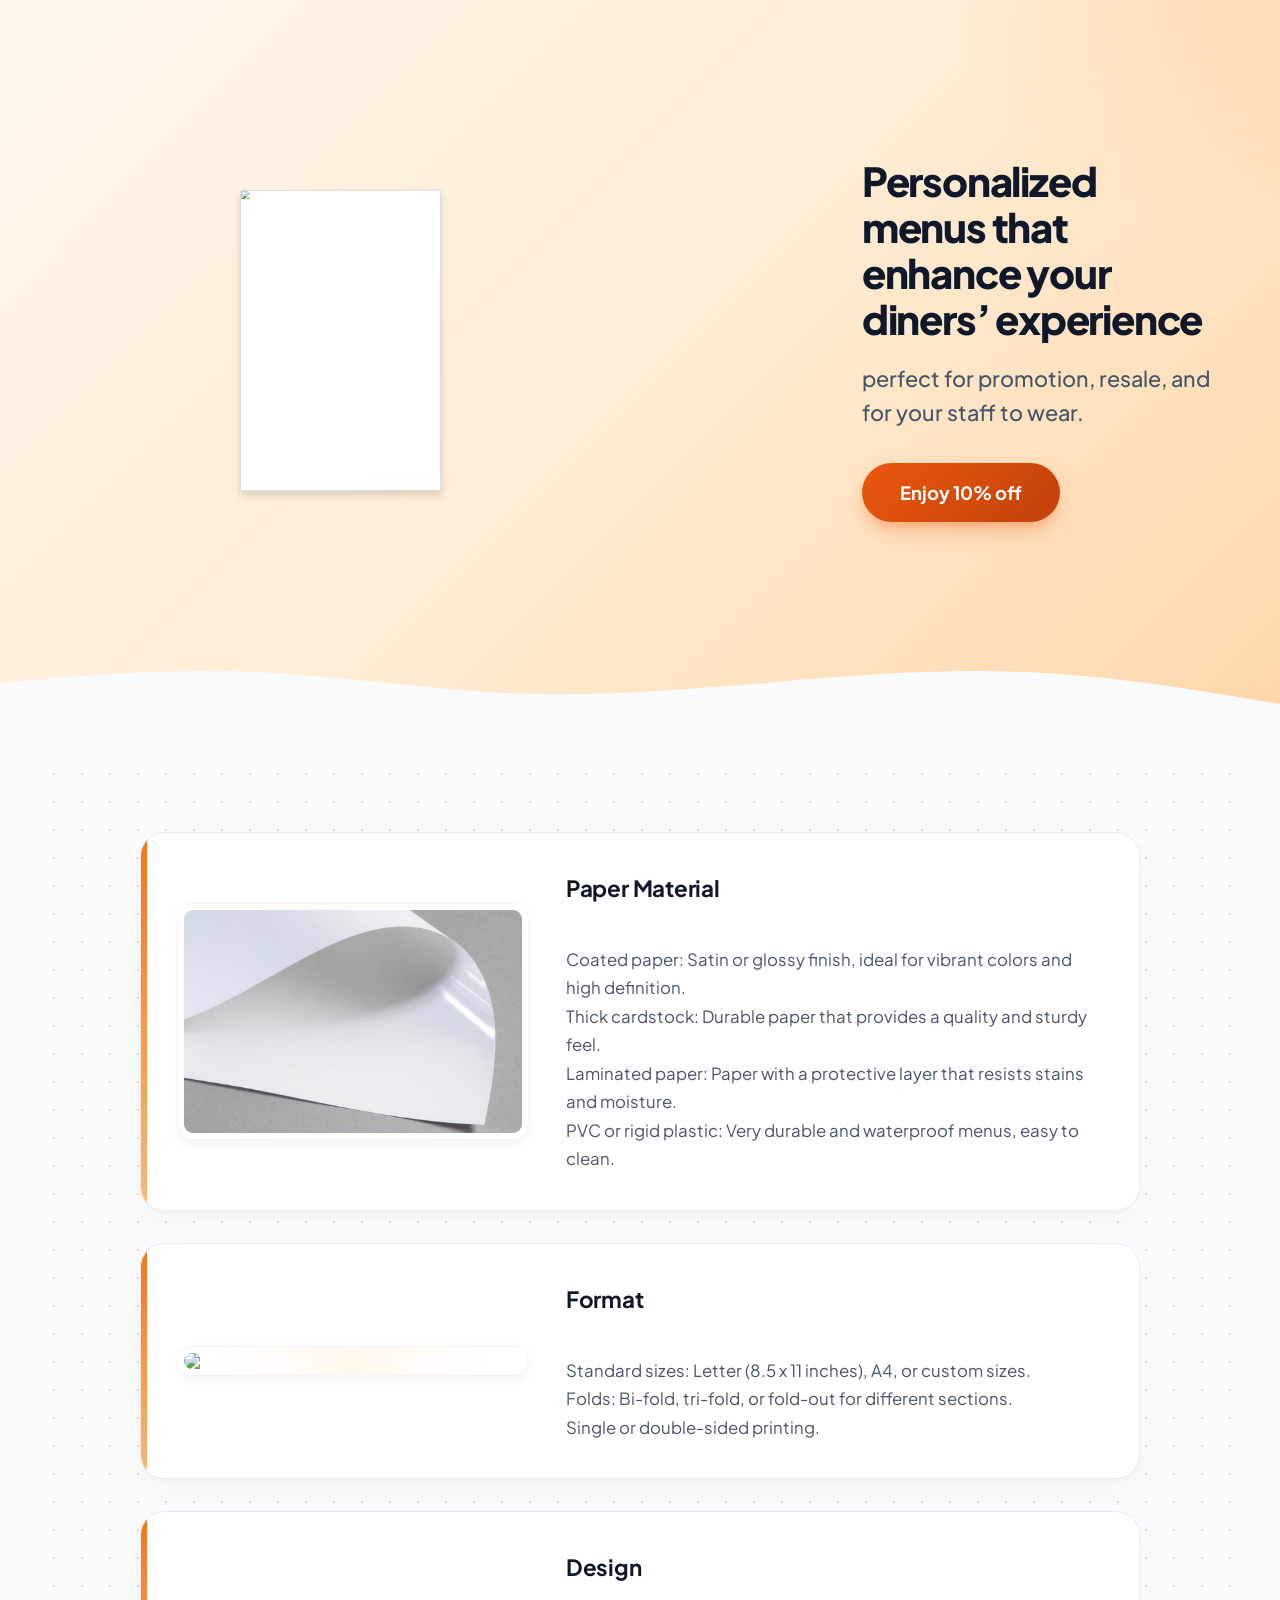
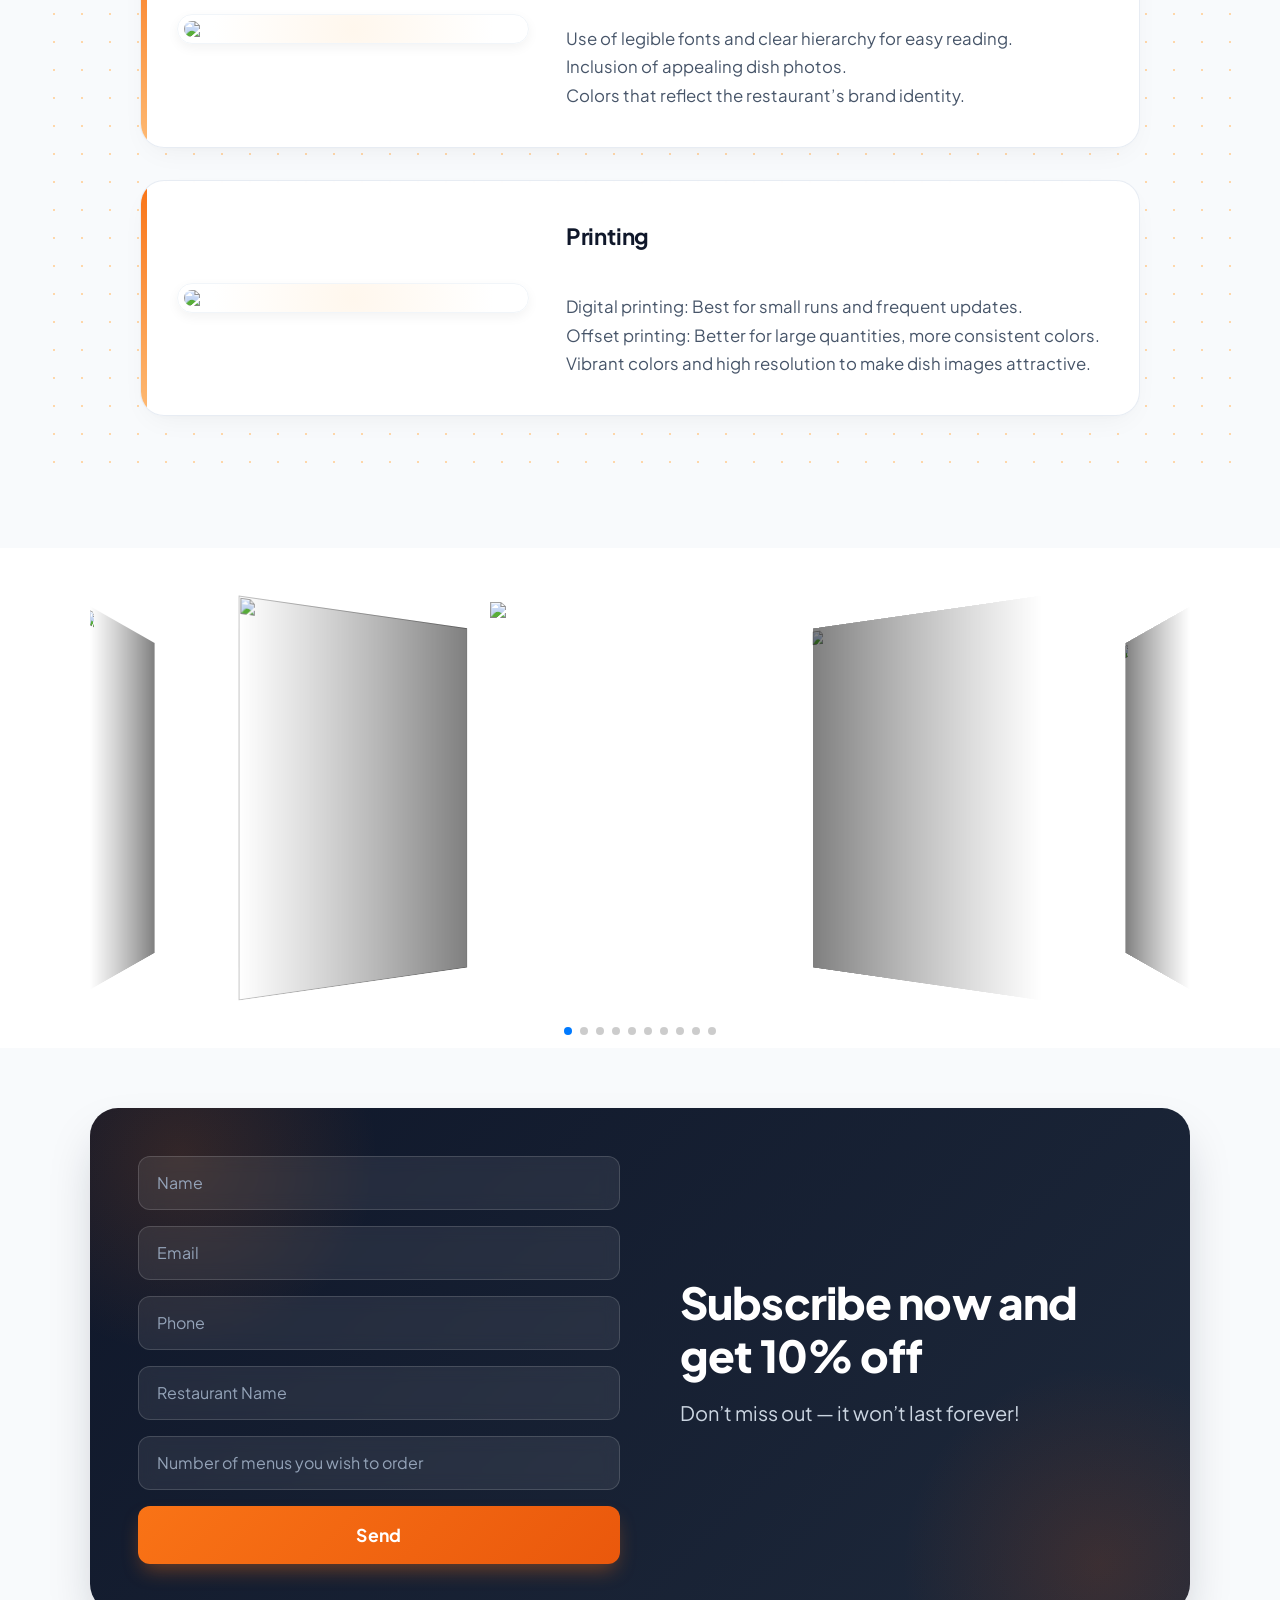
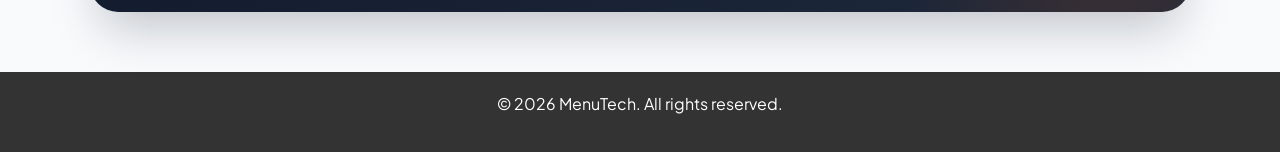
==== commit 43bfe002: "Redesign flipbook menu size and responsive column containment Co-authored-by: franciscoantonioreynos" ====
--- a/docs/menus/index.html
+++ b/docs/menus/index.html
@@ -56,55 +56,35 @@
     $(document).ready(function() {
       var $flipbook = $(".flipbook");
 
-      // Inicializar turn.js
+      var baseWidth = 800;
+      var baseHeight = 600;
+
+      // Inicializar turn.js siempre con 2 paginas
       $flipbook.turn({
-        width: 600,
-        height: 420,
-        autoCenter: true,
+        width: baseWidth,
+        height: baseHeight,
+        display: 'double',
+        autoCenter: false,
         gradients: true,
         acceleration: true
       });
 
       function resizeFlipbook() {
         var containerWidth = $(".flipbook-viewport").width();
-        var baseWidth = 600;
-        var baseHeight = 420;
-        var windowWidth = $(window).width();
-
-        // En pantallas pequeñas (móviles <= 768px), usar vista de 1 sola página para óptimo espacio
-        if (windowWidth <= 768) {
-          if ($flipbook.turn("display") !== "single") {
-            $flipbook.turn("display", "single");
-          }
-          baseWidth = 300; // 1 sola página
-        } else {
-          if ($flipbook.turn("display") !== "double") {
-            $flipbook.turn("display", "double");
-          }
-          baseWidth = 600; // 2 páginas
+
+        var scale = 1;
+        if (containerWidth < baseWidth) {
+          scale = containerWidth / baseWidth;
         }
 
-        // Calcular escala de reducción ajustada para asegurar que no sobresalga de la columna
-        var scale = 1;
-        var padding = 20; // margen de seguridad
-        var availableWidth = containerWidth - padding;
-
-        if (availableWidth < baseWidth) {
-          scale = availableWidth / baseWidth;
-        }
-
-        // Aplicar transformación CSS conservando centrado
         $flipbook.css({
           "transform": "scale(" + scale + ")",
-          "transform-origin": "center center"
+          "transform-origin": "top left"
         });
 
-        // Ajustar altura de contenedor .menu1 para evitar solapamientos verticales
-        var scaledHeight = baseHeight * scale;
-        $(".menu1").css("min-height", (scaledHeight + 20) + "px");
+        $(".menu1").css("height", (baseHeight * scale) + "px");
       }
 
-      // Ejecutar al cargar y al redimensionar ventana
       resizeFlipbook();
       $(window).on("resize", resizeFlipbook);
     });
--- a/docs/menus/assets/css/flip.css
+++ b/docs/menus/assets/css/flip.css
@@ -1,36 +1,26 @@
 .flipbook-viewport {
   width: 100%;
   max-width: 100%;
-  display: flex;
-  justify-content: center;
-  align-items: center;
+  position: relative;
   overflow: visible;
-  position: relative;
   box-sizing: border-box;
 }
 
 .flipbook-viewport .container {
-  display: flex;
-  justify-content: center;
-  align-items: center;
-  padding: 10px;
-  margin: 0 auto;
-  text-align: center;
   position: relative;
   width: 100%;
+  padding: 0;
+  margin: 0;
   box-sizing: border-box;
 }
 
 /* =========================================================
-   TAMAÑO BASE DEL MENU / FLIPBOOK
-   Modifica aquí el ancho (width) y alto (height) del menú:
+   TAMAÑO DEL MENÚ (FLIPBOOK)
    ========================================================= */
 .flipbook-viewport .flipbook {
-  width: 600px;  /* Linea 21: Ancho horizontal total (vista 2 paginas) */
-  height: 420px; /* Linea 22: Alto vertical */
-  margin: 0 auto;
-  transform-origin: center center;
-  transition: transform 0.2s ease;
+  width: 800px;
+  height: 600px;
+  transform-origin: top left;
 }
 
 .flipbook-viewport .page {
@@ -67,9 +57,6 @@
 .menu1 {
   position: relative;
   width: 100%;
-  display: flex;
-  justify-content: center;
-  align-items: center;
 }
 
 .misMenus {
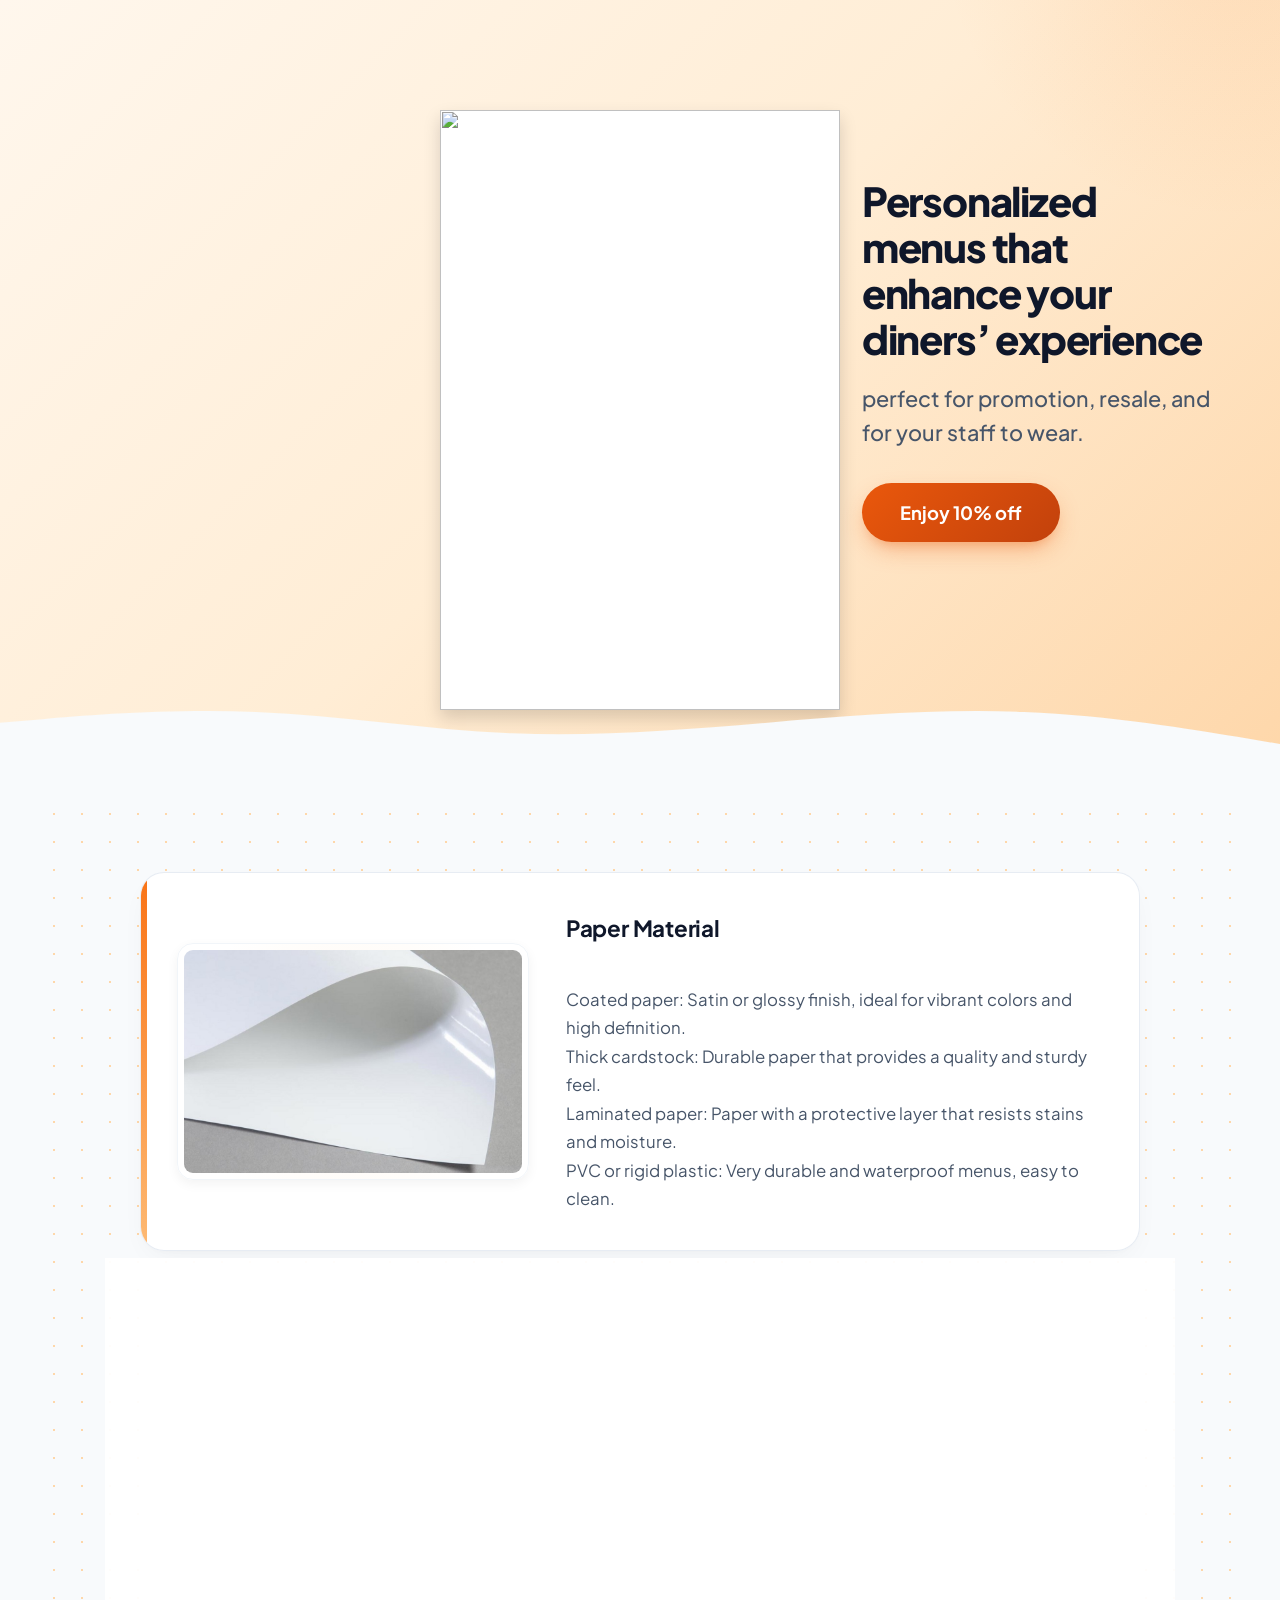
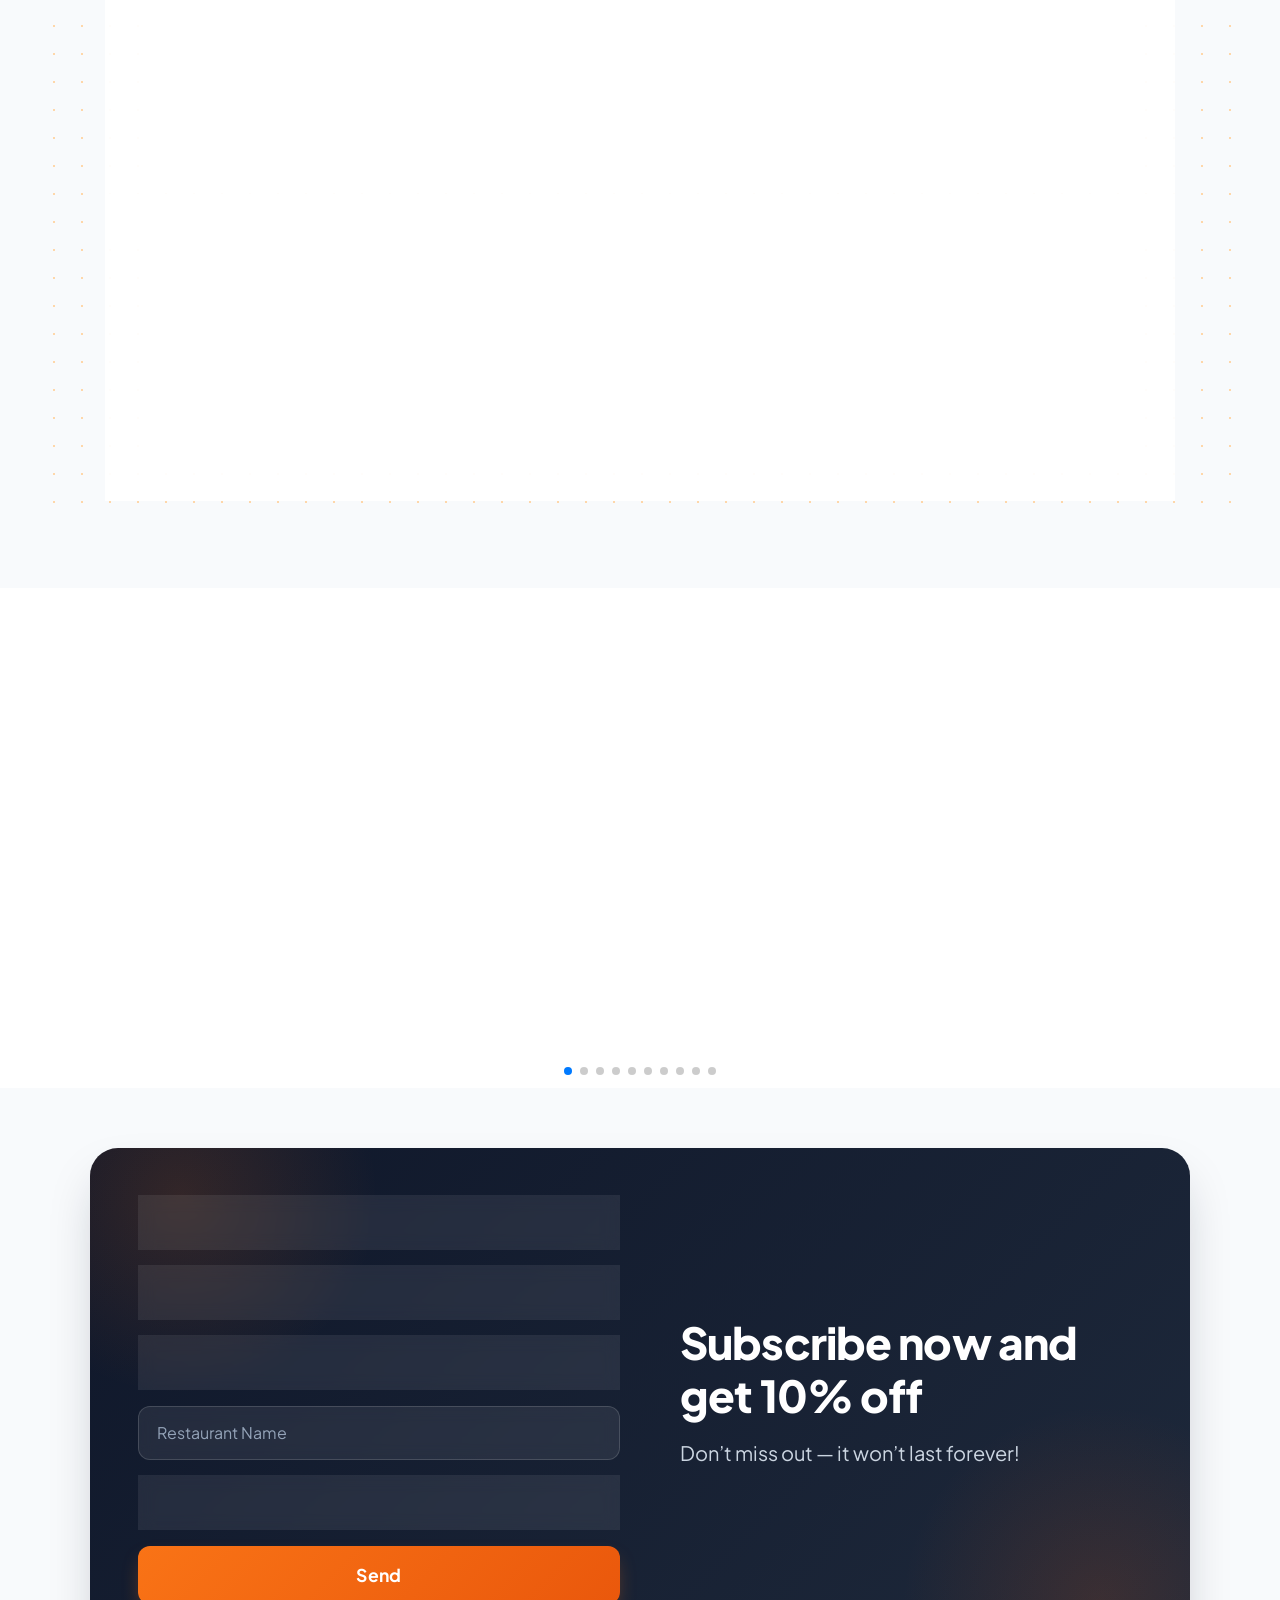
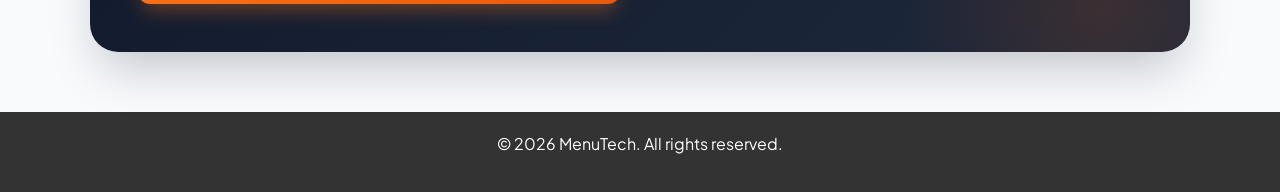
==== commit 86db3fc2: "Adjust menu flipbook dimensions and responsive containment - Reduce flipbook base size to 800x600px " ====
--- a/docs/menus/index.html
+++ b/docs/menus/index.html
@@ -34,7 +34,37 @@
     if (e.ctrlKey && e.key.toLowerCase() === 'u') e.preventDefault();
   });
 </script>
-    <div id="modelo3d"><div class="menu1">
+    <div id="modelo3d">
+<style>
+  .menu1 {
+    position: relative;
+    width: 100%;
+    height: auto;
+  }
+  .menu1 .flipbook-viewport {
+    width: 100% !important;
+    height: auto !important;
+    position: relative !important;
+    overflow: visible !important;
+  }
+  .menu1 .flipbook-viewport .container {
+    position: relative !important;
+    width: 100% !important;
+    padding: 0 !important;
+    margin: 0 !important;
+  }
+  .menu1 .flipbook {
+    width: 800px !important;
+    height: 600px !important;
+    transform-origin: top left;
+  }
+  .menu1 .flipbook .page img {
+    width: 100%;
+    height: 100%;
+    object-fit: fill;
+  }
+</style>
+<div class="menu1">
 <div class="flipbook-viewport">
         <div class="container">
           <div class="flipbook">
@@ -56,10 +86,10 @@
     $(document).ready(function() {
       var $flipbook = $(".flipbook");
 
-      var baseWidth = 800;
-      var baseHeight = 600;
-
-      // Inicializar turn.js siempre con 2 paginas
+      // TAMAÑO BASE DEL MENU (MODIFICAR AQUI ANCHO Y ALTO)
+      var baseWidth = 800;   // Ancho horizontal del menú
+      var baseHeight = 600;  // Alto vertical del menú
+
       $flipbook.turn({
         width: baseWidth,
         height: baseHeight,
@@ -70,10 +100,10 @@
       });
 
       function resizeFlipbook() {
-        var containerWidth = $(".flipbook-viewport").width();
+        var containerWidth = $(".flipbook-viewport").width() || $(".menu1").width();
 
         var scale = 1;
-        if (containerWidth < baseWidth) {
+        if (containerWidth && containerWidth < baseWidth) {
           scale = containerWidth / baseWidth;
         }
 
@@ -193,6 +223,19 @@
     yearSpan.textContent = currentYear;
 </script>
 
+
+<!--<h2 class="featured-title">Featured Promotions</h2>
+<div class="custom-gallery">
+  <a href="https://menutechdeveloper.github.io/lpmenus/" class="img-container" data-set="1">
+    <img src="./assets/img/i7.webp" alt="">
+  </a>
+  <a href="https://link2.com" class="img-container" data-set="2">
+    <img src="img/imagen2.jpg" alt="">
+  </a>
+  <a href="https://link3.com" class="img-container" data-set="3">
+    <img src="img/imagen3.jpg" alt="">
+  </a>
+</div>-->
     <script src="./assets/js/muestra.js"></script>
     <script src="https://cdn.jsdelivr.net/npm/bootstrap@5.3.3/dist/js/bootstrap.bundle.min.js"></script>
     <script src="./assets/js/smart-forms.min.js"></script>
--- a/docs/menus/assets/css/flip.css
+++ b/docs/menus/assets/css/flip.css
@@ -1,37 +1,151 @@
 .flipbook-viewport {
-  width: 100%;
-  max-width: 100%;
-  position: relative;
-  overflow: visible;
-  box-sizing: border-box;
-}
-
+  overflow: hidden;
+  width: 100%;
+  height: 100%;
+}
+
+@media (max-width: 992px) {
+  .flipbook-viewport {
+    width: 90%;
+    height: 90%;
+  }
+}
 .flipbook-viewport .container {
-  position: relative;
-  width: 100%;
-  padding: 0;
-  margin: 0;
-  box-sizing: border-box;
-}
-
-/* =========================================================
-   TAMAÑO DEL MENÚ (FLIPBOOK)
-   ========================================================= */
+  position: absolute;
+  padding: 20px;
+  /*top: 0;*/
+  /*left: 0;*/
+  margin: auto;
+  text-align: center;
+}
+
+/* ===== Tamaño base (Full HD ~1920x1080) ===== */
 .flipbook-viewport .flipbook {
-  width: 800px;
-  height: 600px;
-  transform-origin: top left;
+  width: 922px;
+  height: 700px;
+}
+
+/* ===== Pantallas Ultra Grandes (2560px o más) ===== */
+@media (min-width: 2560px) {
+  .flipbook-viewport .flipbook {
+    width: 1400px;
+    height: 1050px;
+  }
+}
+
+/* ===== Pantallas Grandes (1921px a 2559px) ===== */
+@media (max-width: 2559px) and (min-width: 1921px) {
+  .flipbook-viewport .flipbook {
+    width: 1200px;
+    height: 900px;
+  }
+}
+
+/* ===== HD+ (1440px a 1920px) ===== */
+@media (max-width: 1920px) and (min-width: 1367px) {
+  .flipbook-viewport .flipbook {
+    width: 1000px;
+    height: 760px;
+  }
+}
+
+/* ===== Laptops comunes (1366px a 993px) ===== */
+@media (max-width: 1366px) and (min-width: 993px) {
+  .flipbook-viewport .flipbook {
+    width: 690px;
+    height: 520px;
+  }
+}
+
+/* ===== Tablets (992px a 768px) ===== */
+@media (max-width: 992px) and (min-width: 768px) {
+  .flipbook-viewport .flipbook {
+    width: 90%;
+    height: 450px;
+  }
+}
+
+/* ===== Móviles grandes (767px a 576px) ===== */
+@media (max-width: 767px) and (min-width: 576px) {
+  .flipbook-viewport .flipbook {
+    width: 100%;
+    height: 380px;
+  }
+}
+
+/* ===== Móviles pequeños (<576px) ===== */
+@media (max-width: 575px) {
+  .flipbook-viewport .flipbook {
+    width: 100%;
+    height: 300px;
+  }
+}
+
+
+@media (max-width: 992px) {
+  .flipbook-viewport .flipbook2 {
+    width: 100%;
+    height: 350px;
+  }
+}
+
+@media (max-width: 992px) {
+  .flipbook-viewport .flipbook3 {
+    width: 100%;
+    height: 350px;
+  }
+}
+
+@media (max-width: 992px) {
+  .flipbook-viewport .flipbook4 {
+    width: 100%;
+    height: 350px;
+  }
 }
 
 .flipbook-viewport .page {
-  background-color: #ffffff;
+  width: 461px;
+  height: 800px;
+  background-color: white;
   background-repeat: no-repeat;
   background-size: 100% 100%;
 }
 
+@media (max-width: 992px) {
+  .flipbook-viewport .page {
+    height: 400px;
+  }
+}
+
 .flipbook .page {
   -webkit-box-shadow: 0 0 20px rgba(0, 0, 0, 0.2);
   -moz-box-shadow: 0 0 20px rgba(0, 0, 0, 0.2);
+  -ms-box-shadow: 0 0 20px rgba(0, 0, 0, 0.2);
+  -o-box-shadow: 0 0 20px rgba(0, 0, 0, 0.2);
+  box-shadow: 0 0 20px rgba(0, 0, 0, 0.2);
+}
+
+.flipbook2 .page {
+  -webkit-box-shadow: 0 0 20px rgba(0, 0, 0, 0.2);
+  -moz-box-shadow: 0 0 20px rgba(0, 0, 0, 0.2);
+  -ms-box-shadow: 0 0 20px rgba(0, 0, 0, 0.2);
+  -o-box-shadow: 0 0 20px rgba(0, 0, 0, 0.2);
+  box-shadow: 0 0 20px rgba(0, 0, 0, 0.2);
+}
+
+.flipbook3 .page {
+  -webkit-box-shadow: 0 0 20px rgba(0, 0, 0, 0.2);
+  -moz-box-shadow: 0 0 20px rgba(0, 0, 0, 0.2);
+  -ms-box-shadow: 0 0 20px rgba(0, 0, 0, 0.2);
+  -o-box-shadow: 0 0 20px rgba(0, 0, 0, 0.2);
+  box-shadow: 0 0 20px rgba(0, 0, 0, 0.2);
+}
+
+.flipbook4 .page {
+  -webkit-box-shadow: 0 0 20px rgba(0, 0, 0, 0.2);
+  -moz-box-shadow: 0 0 20px rgba(0, 0, 0, 0.2);
+  -ms-box-shadow: 0 0 20px rgba(0, 0, 0, 0.2);
+  -o-box-shadow: 0 0 20px rgba(0, 0, 0, 0.2);
   box-shadow: 0 0 20px rgba(0, 0, 0, 0.2);
 }
 
@@ -43,20 +157,86 @@
   -ms-user-select: none;
   user-select: none;
   margin: 0;
-  width: 100%;
-  height: 100%;
-  object-fit: fill;
 }
 
 .flipbook-viewport .shadow {
+  -webkit-transition: -webkit-box-shadow 0.5s;
+  -moz-transition: -moz-box-shadow 0.5s;
+  -o-transition: -webkit-box-shadow 0.5s;
+  -ms-transition: -ms-box-shadow 0.5s;
   -webkit-box-shadow: 0 0 20px #ccc;
   -moz-box-shadow: 0 0 20px #ccc;
+  -o-box-shadow: 0 0 20px #ccc;
+  -ms-box-shadow: 0 0 20px #ccc;
   box-shadow: 0 0 20px #ccc;
+}
+
+.flipbook img {
+  width: 100%;
+}
+
+.flipbook {
+  margin-top: 50px;
+}
+
+@media (max-width: 992px) {
+  .flipbook {
+    margin-top: 10px;
+  }
+}
+
+.flipbook2 img {
+  width: 100%;
+}
+
+.flipbook2 {
+  margin-top: 50px;
+}
+
+@media (max-width: 992px) {
+  .flipbook2 {
+    margin-top: 10px;
+  }
+}
+
+.flipbook3 img {
+  width: 100%;
+}
+
+.flipbook3 {
+  margin-top: 50px;
+}
+
+@media (max-width: 992px) {
+  .flipbook3 {
+    margin-top: 10px;
+  }
+}
+
+.flipbook4 img {
+  width: 100%;
+}
+
+.flipbook4 {
+  margin-top: 50px;
+}
+
+@media (max-width: 992px) {
+  .flipbook4 {
+    margin-top: 10px;
+  }
 }
 
 .menu1 {
   position: relative;
   width: 100%;
+  height: 800px;
+}
+
+@media (max-width: 992px) {
+  .menu1 {
+    height: 400px;
+  }
 }
 
 .misMenus {
@@ -69,3 +249,25 @@
     flex-direction: column;
   }
 }
+
+.menu1 .mk {
+  text-align: center;
+  margin: auto;
+  display: flex;
+  justify-content: flex-start;
+  align-items: center;
+}
+
+.menu1 .flipbook-viewport {
+  width: 50%;
+}
+
+@media (max-width: 992px) {
+  .menu .flipbook-viewport {
+    margin-bottom: 0;
+  }
+}
+
+.menu1 .mk img {
+  width: 100%;
+}
